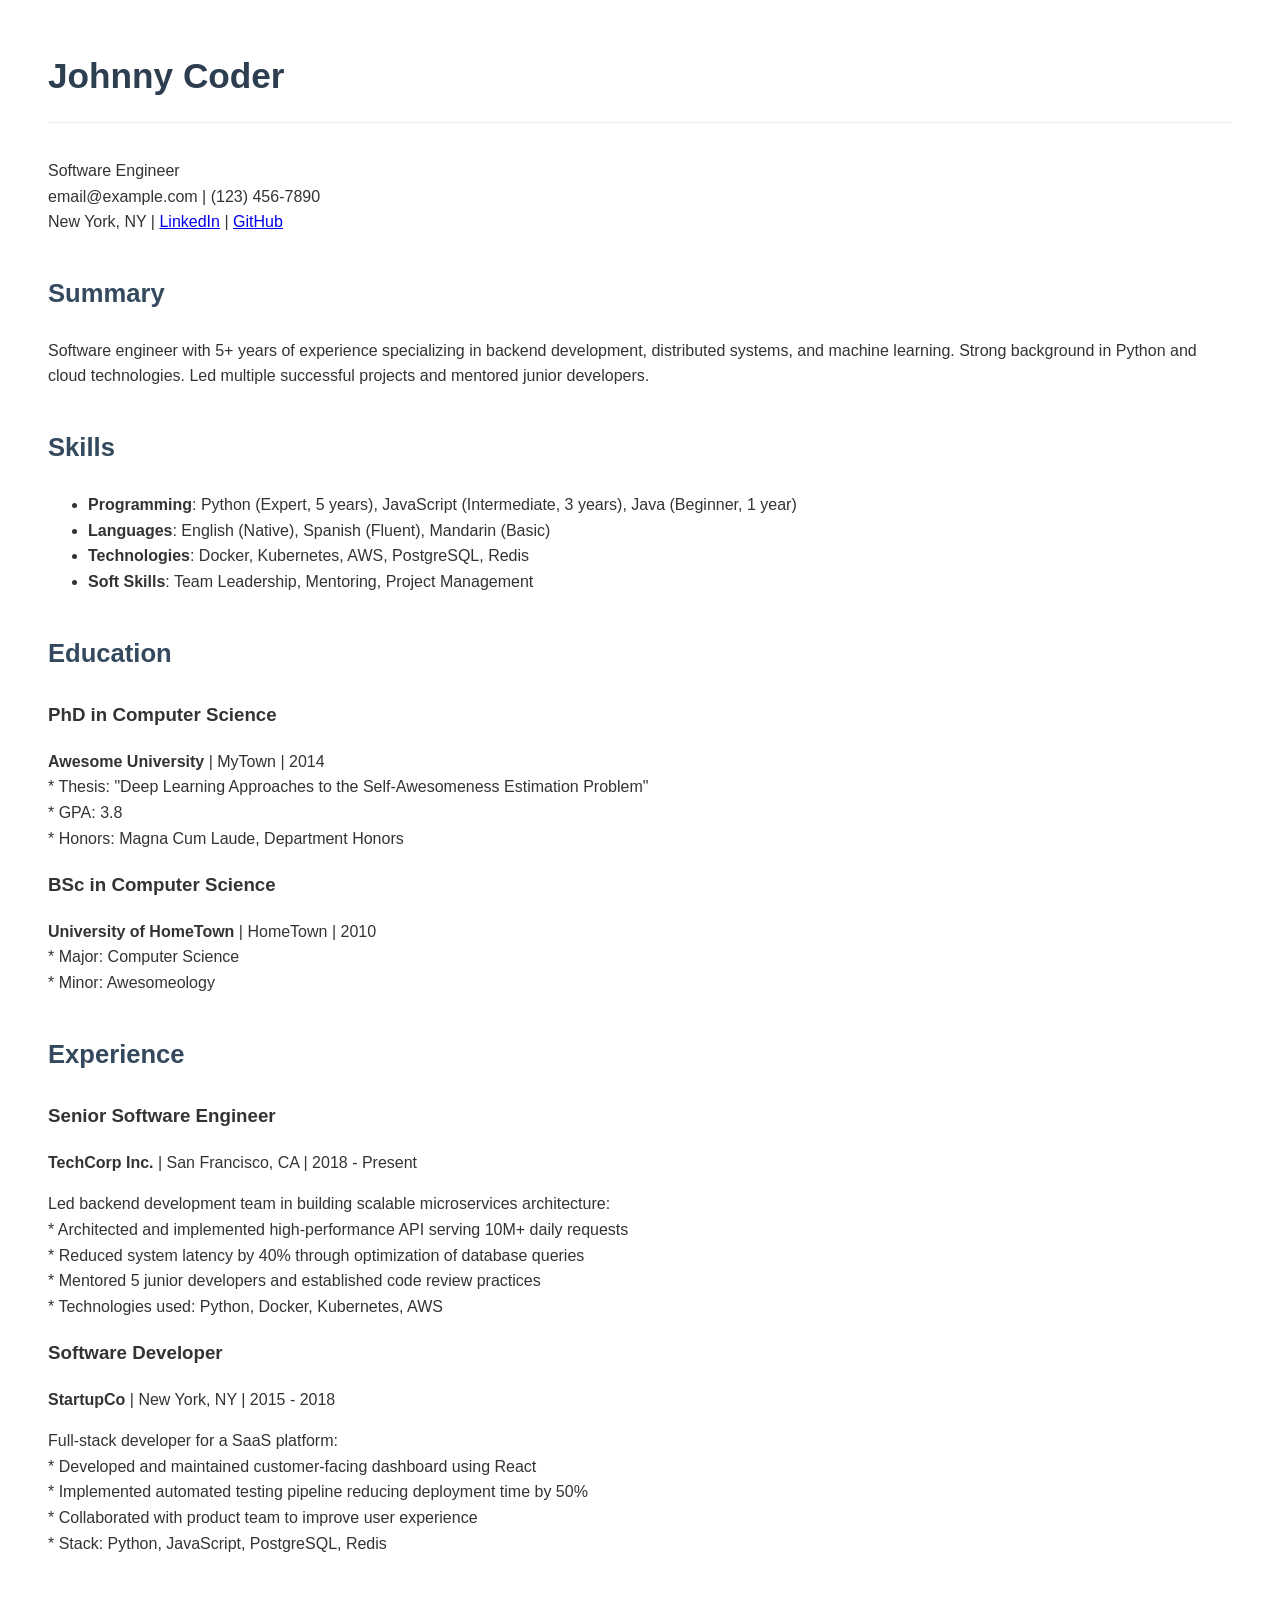
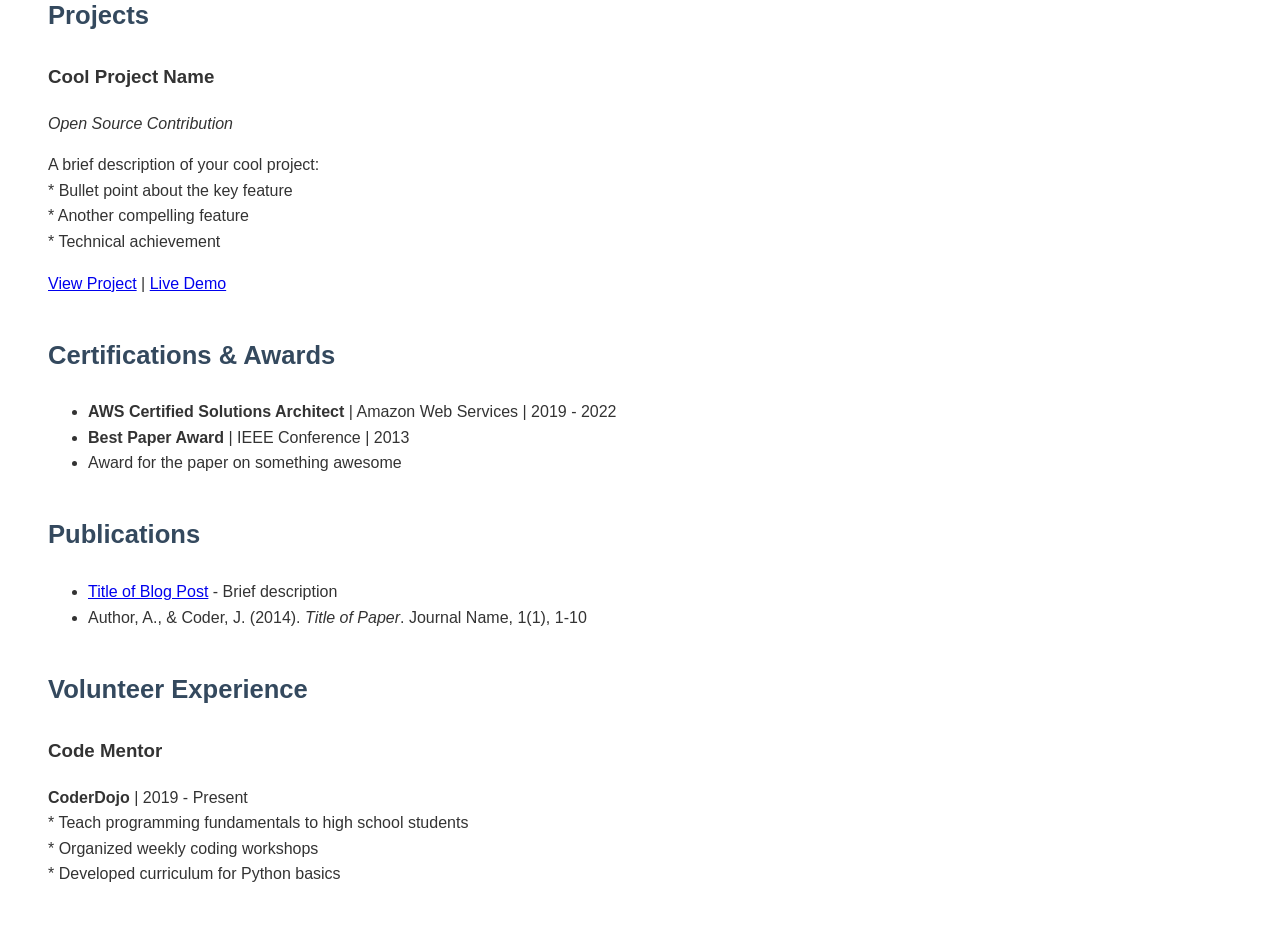
==== index.html @ 1ca6e29c "Update resume" ====
<!DOCTYPE html>
<html>
<head>
    <meta charset="utf-8">
    <style>.html-view .rendered-content @import url('https://fonts.googleapis.com/css2?family=Open+Sans:wght@400;600&display=swap');

.rendered-content {
    font-family: 'Open Sans', sans-serif;
    background: #ffffff;
    color: #333;
    line-height: 1.6;
    padding: 40px;
}

.rendered-content .content-wrapper {
    font-family: 'Open Sans', sans-serif;
    color: #333;
    line-height: 1.6;
    max-width: 100%;
    padding: 40px;
    min-height: 100vh;
}

.rendered-content .content-wrapper h1 {
    // ...existing h1 styles...
}

.rendered-content h1 {
    color: #2c3e50;
    font-size: 2.2em;
    margin: 0 0 1em 0;
    padding-bottom: 0.5em;
    border-bottom: 1px solid #eee;
}

.rendered-content h2 {
    color: #34495e;
    font-size: 1.6em;
    margin: 1.5em 0 0.5em 0;
    padding-bottom: 0.3em;
}

.rendered-content section {
    margin: 30px 0;
    padding: 20px;
    background: #fafafa;
    border-left: 3px solid #2c3e50;
}

/* ...rest of the minimal styles... */</style>
</head>
<body><div class="rendered-content"><div class="content-wrapper"><h1>Johnny Coder</h1>
<p>Software Engineer<br />
email@example.com | (123) 456-7890<br />
New York, NY | <a href="https://linkedin.com/in/johndoe">LinkedIn</a> | <a href="https://github.com/johndoe">GitHub</a></p>
<h2>Summary</h2>
<p>Software engineer with 5+ years of experience specializing in backend development, distributed systems, and machine learning. Strong background in Python and cloud technologies. Led multiple successful projects and mentored junior developers.</p>
<h2>Skills</h2>
<ul>
<li><strong>Programming</strong>: Python (Expert, 5 years), JavaScript (Intermediate, 3 years), Java (Beginner, 1 year)</li>
<li><strong>Languages</strong>: English (Native), Spanish (Fluent), Mandarin (Basic)</li>
<li><strong>Technologies</strong>: Docker, Kubernetes, AWS, PostgreSQL, Redis</li>
<li><strong>Soft Skills</strong>: Team Leadership, Mentoring, Project Management</li>
</ul>
<h2>Education</h2>
<h3>PhD in Computer Science</h3>
<p><strong>Awesome University</strong> | MyTown | 2014<br />
* Thesis: "Deep Learning Approaches to the Self-Awesomeness Estimation Problem"<br />
* GPA: 3.8<br />
* Honors: Magna Cum Laude, Department Honors</p>
<h3>BSc in Computer Science</h3>
<p><strong>University of HomeTown</strong> | HomeTown | 2010<br />
* Major: Computer Science<br />
* Minor: Awesomeology</p>
<h2>Experience</h2>
<h3>Senior Software Engineer</h3>
<p><strong>TechCorp Inc.</strong> | San Francisco, CA | 2018 - Present</p>
<p>Led backend development team in building scalable microservices architecture:<br />
* Architected and implemented high-performance API serving 10M+ daily requests<br />
* Reduced system latency by 40% through optimization of database queries<br />
* Mentored 5 junior developers and established code review practices<br />
* Technologies used: Python, Docker, Kubernetes, AWS</p>
<h3>Software Developer</h3>
<p><strong>StartupCo</strong> | New York, NY | 2015 - 2018</p>
<p>Full-stack developer for a SaaS platform:<br />
* Developed and maintained customer-facing dashboard using React<br />
* Implemented automated testing pipeline reducing deployment time by 50%<br />
* Collaborated with product team to improve user experience<br />
* Stack: Python, JavaScript, PostgreSQL, Redis</p>
<h2>Projects</h2>
<h3>Cool Project Name</h3>
<p><em>Open Source Contribution</em></p>
<p>A brief description of your cool project:<br />
* Bullet point about the key feature<br />
* Another compelling feature<br />
* Technical achievement</p>
<p><a href="https://github.com/username/project">View Project</a> | <a href="https://demo.project.com">Live Demo</a></p>
<h2>Certifications &amp; Awards</h2>
<ul>
<li><strong>AWS Certified Solutions Architect</strong> | Amazon Web Services | 2019 - 2022</li>
<li><strong>Best Paper Award</strong> | IEEE Conference | 2013</li>
<li>Award for the paper on something awesome</li>
</ul>
<h2>Publications</h2>
<ul>
<li><a href="http://example.com/blog1">Title of Blog Post</a> - Brief description</li>
<li>Author, A., &amp; Coder, J. (2014). <em>Title of Paper</em>. Journal Name, 1(1), 1-10</li>
</ul>
<h2>Volunteer Experience</h2>
<h3>Code Mentor</h3>
<p><strong>CoderDojo</strong> | 2019 - Present<br />
* Teach programming fundamentals to high school students<br />
* Organized weekly coding workshops<br />
* Developed curriculum for Python basics</p></div></div></body>
</html>
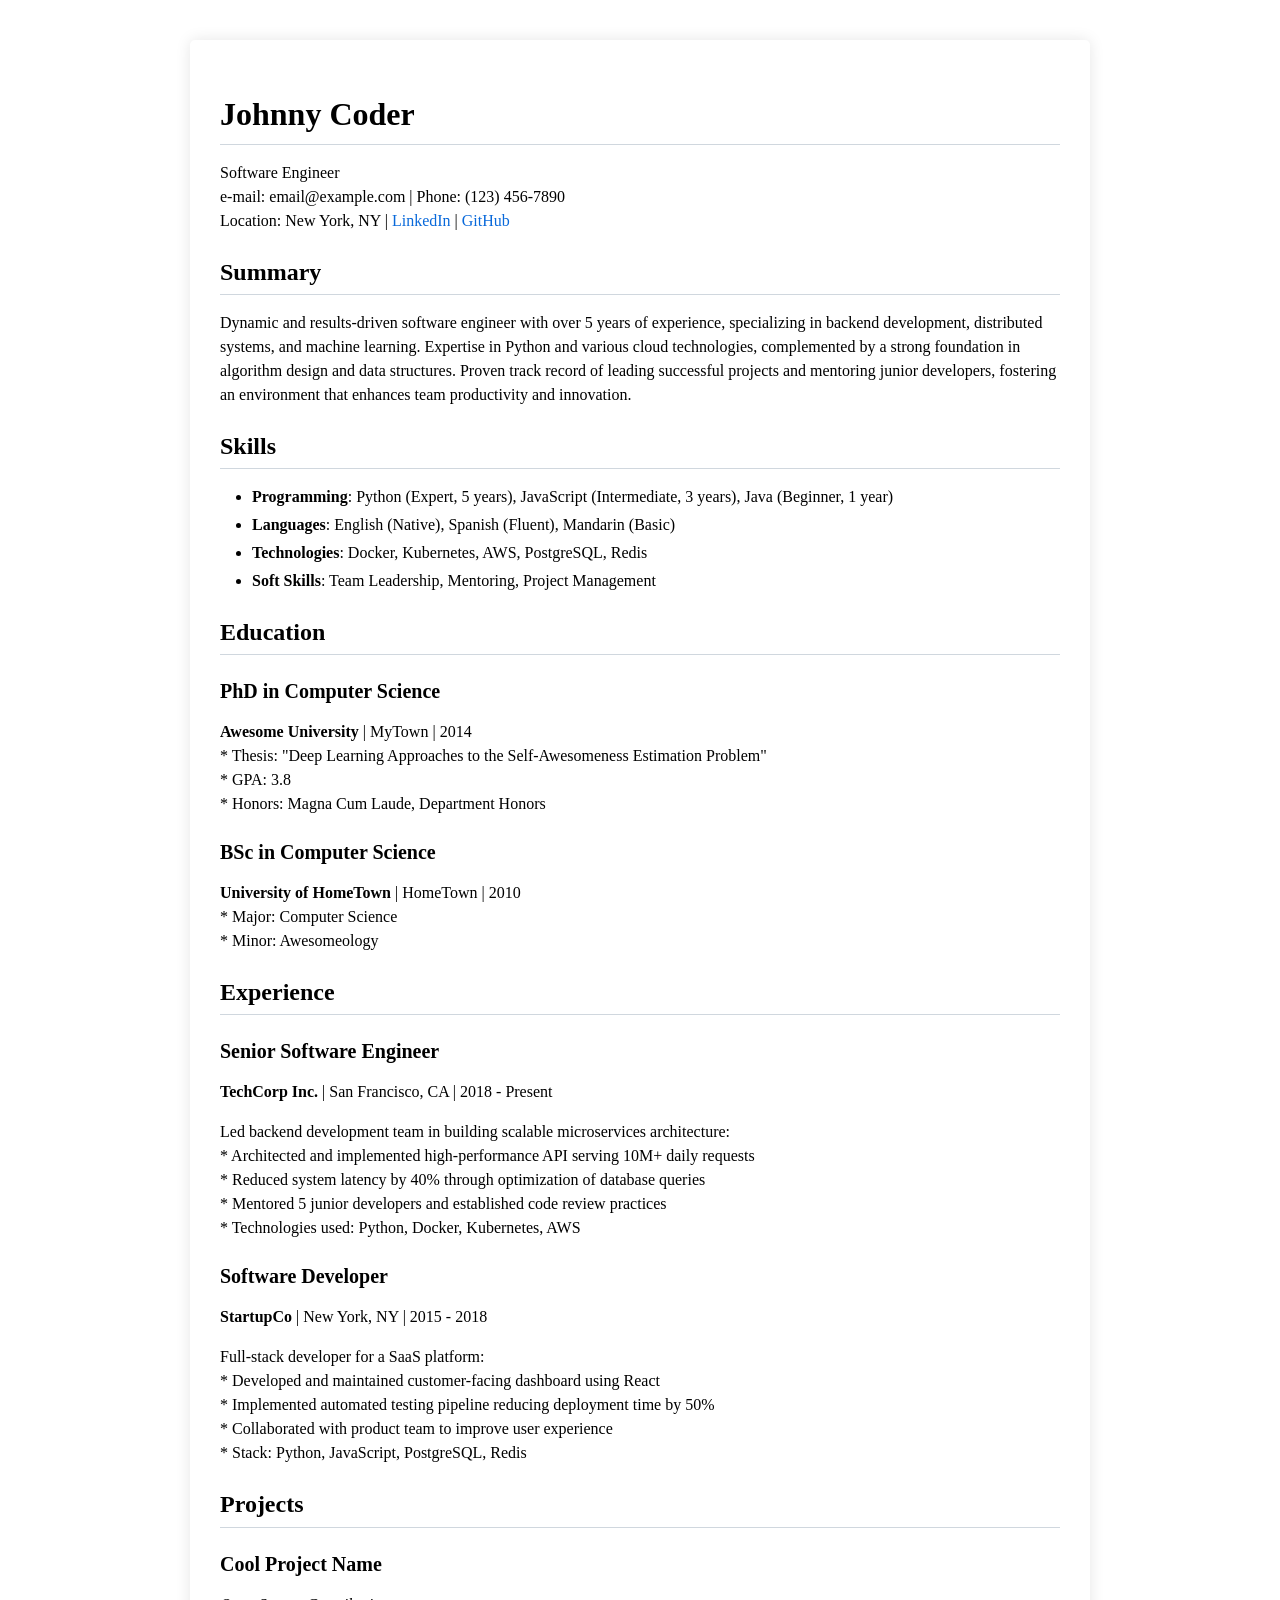
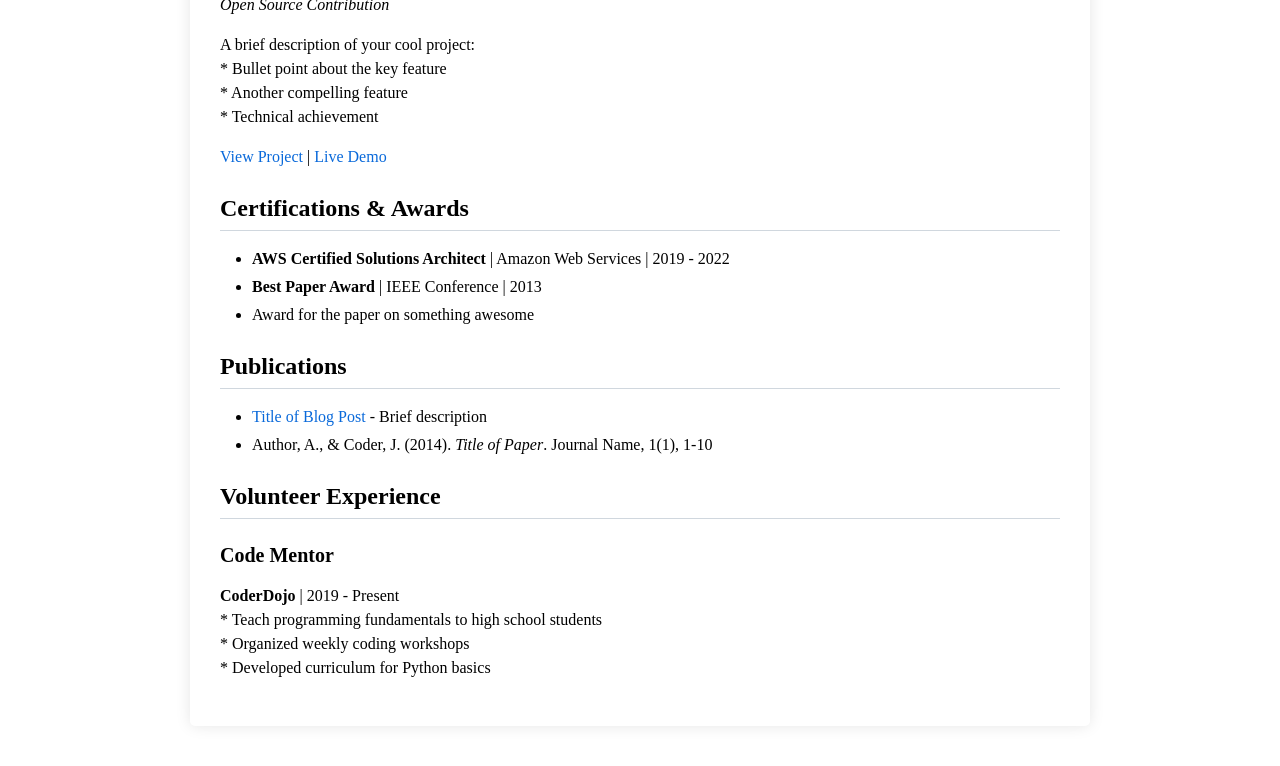
==== commit a1ea08a2: "Update resume" ====
--- a/index.html
+++ b/index.html
@@ -2,59 +2,178 @@
 <html>
 <head>
     <meta charset="utf-8">
-    <style>.html-view .rendered-content @import url('https://fonts.googleapis.com/css2?family=Open+Sans:wght@400;600&display=swap');
+    <style>.html-view .rendered-content /* GitHub-style markdown CSS */
+body { 
+    font-family: -apple-system, BlinkMacSystemFont, "Segoe UI", "Noto Sans", Helvetica, Arial, sans-serif, "Apple Color Emoji", "Segoe UI Emoji";
+    font-size: 16px;
+    line-height: 1.5;
+    word-wrap: break-word;
+    color: #1F2328;
+    background-color: #ffffff;
+    margin: 0;
+    padding: 0;
+    min-height: 100vh;
+}
 
 .rendered-content {
-    font-family: 'Open Sans', sans-serif;
+    max-width: 900px;
+    margin: 0 auto;
+    padding: 32px;
     background: #ffffff;
-    color: #333;
-    line-height: 1.6;
-    padding: 40px;
-}
-
-.rendered-content .content-wrapper {
-    font-family: 'Open Sans', sans-serif;
-    color: #333;
-    line-height: 1.6;
+}
+
+.resume-layout {
+    font-size: 16px;
+    line-height: 1.5;
+    background: #fff;
+    padding: 30px;
+    box-shadow: 0 0 15px rgba(0,0,0,0.1);
+    border-radius: 5px;
+}
+
+/* Headings */
+h1, h2, h3, h4, h5, h6 {
+    margin-top: 24px;
+    margin-bottom: 16px;
+    font-weight: 600;
+    line-height: 1.25;
+}
+
+h1 {
+    padding-bottom: 0.3em;
+    font-size: 2em;
+    border-bottom: 1px solid #d0d7de;
+}
+
+h2 {
+    padding-bottom: 0.3em;
+    font-size: 1.5em;
+    border-bottom: 1px solid #d0d7de;
+}
+
+h3 {
+    font-size: 1.25em;
+}
+
+h4 {
+    font-size: 1em;
+}
+
+/* Links */
+a {
+    color: #0969da;
+    text-decoration: none;
+}
+
+a:hover {
+    text-decoration: underline;
+}
+
+/* Lists */
+ul, ol {
+    margin-top: 0;
+    margin-bottom: 16px;
+    padding-left: 2em;
+}
+
+li {
+    margin: 0.25em 0;
+}
+
+/* Code */
+code {
+    padding: 0.2em 0.4em;
+    margin: 0;
+    font-size: 85%;
+    font-family: ui-monospace, SFMono-Regular, SF Mono, Menlo, Consolas, Liberation Mono, monospace;
+    background-color: rgba(175, 184, 193, 0.2);
+    border-radius: 6px;
+}
+
+pre {
+    padding: 16px;
+    overflow: auto;
+    font-size: 85%;
+    line-height: 1.45;
+    background-color: #f6f8fa;
+    border-radius: 6px;
+}
+
+pre code {
+    padding: 0;
+    margin: 0;
+    background-color: transparent;
+}
+
+/* Blockquotes */
+blockquote {
+    padding: 0 1em;
+    color: #656d76;
+    border-left: 0.25em solid #d0d7de;
+    margin: 0 0 16px 0;
+}
+
+/* Tables */
+table {
+    border-spacing: 0;
+    border-collapse: collapse;
+    margin: 16px 0;
+    width: 100%;
+}
+
+table th, table td {
+    padding: 6px 13px;
+    border: 1px solid #d0d7de;
+}
+
+table th {
+    font-weight: 600;
+    background-color: #f6f8fa;
+}
+
+table tr:nth-child(2n) {
+    background-color: #f6f8fa;
+}
+
+/* Horizontal Rule */
+hr {
+    height: 0.25em;
+    padding: 0;
+    margin: 24px 0;
+    background-color: #d0d7de;
+    border: 0;
+}
+
+/* Images */
+img {
     max-width: 100%;
-    padding: 40px;
-    min-height: 100vh;
-}
-
-.rendered-content .content-wrapper h1 {
-    // ...existing h1 styles...
-}
-
-.rendered-content h1 {
-    color: #2c3e50;
-    font-size: 2.2em;
-    margin: 0 0 1em 0;
-    padding-bottom: 0.5em;
-    border-bottom: 1px solid #eee;
-}
-
-.rendered-content h2 {
-    color: #34495e;
-    font-size: 1.6em;
-    margin: 1.5em 0 0.5em 0;
-    padding-bottom: 0.3em;
-}
-
-.rendered-content section {
-    margin: 30px 0;
-    padding: 20px;
-    background: #fafafa;
-    border-left: 3px solid #2c3e50;
-}
-
-/* ...rest of the minimal styles... */</style>
+    box-sizing: border-box;
+}
+
+/* Task Lists */
+.task-list-item {
+    list-style-type: none;
+}
+
+.task-list-item input {
+    margin: 0 0.2em 0.25em -1.6em;
+    vertical-align: middle;
+}
+
+section {
+    margin: 18px 0;
+    padding: 18px;
+    background: #fff;
+    border-radius: 5px;
+    box-shadow: 0 1px 3px rgba(0,0,0,0.05);
+}</style>
 </head>
-<body><div class="rendered-content"><div class="content-wrapper"><h1>Johnny Coder</h1>
+<body><div class="rendered-content"><div class="resume-layout"><h1>Johnny Coder</h1>
 <p>Software Engineer<br />
-email@example.com | (123) 456-7890<br />
-New York, NY | <a href="https://linkedin.com/in/johndoe">LinkedIn</a> | <a href="https://github.com/johndoe">GitHub</a></p>
+e-mail: email@example.com | Phone: (123) 456-7890<br />
+Location: New York, NY | <a href="https://linkedin.com/in/johndoe">LinkedIn</a> | <a href="https://github.com/johndoe">GitHub</a></p>
 <h2>Summary</h2>
-<p>Software engineer with 5+ years of experience specializing in backend development, distributed systems, and machine learning. Strong background in Python and cloud technologies. Led multiple successful projects and mentored junior developers.</p>
+<p>Dynamic and results-driven software engineer with over 5 years of experience, specializing in backend development, distributed systems, and machine learning. Expertise in Python and various cloud technologies, complemented by a strong foundation in algorithm design and data structures. Proven track record of leading successful projects and mentoring junior developers, fostering an environment that enhances team productivity and innovation.</p>
 <h2>Skills</h2>
 <ul>
 <li><strong>Programming</strong>: Python (Expert, 5 years), JavaScript (Intermediate, 3 years), Java (Beginner, 1 year)</li>
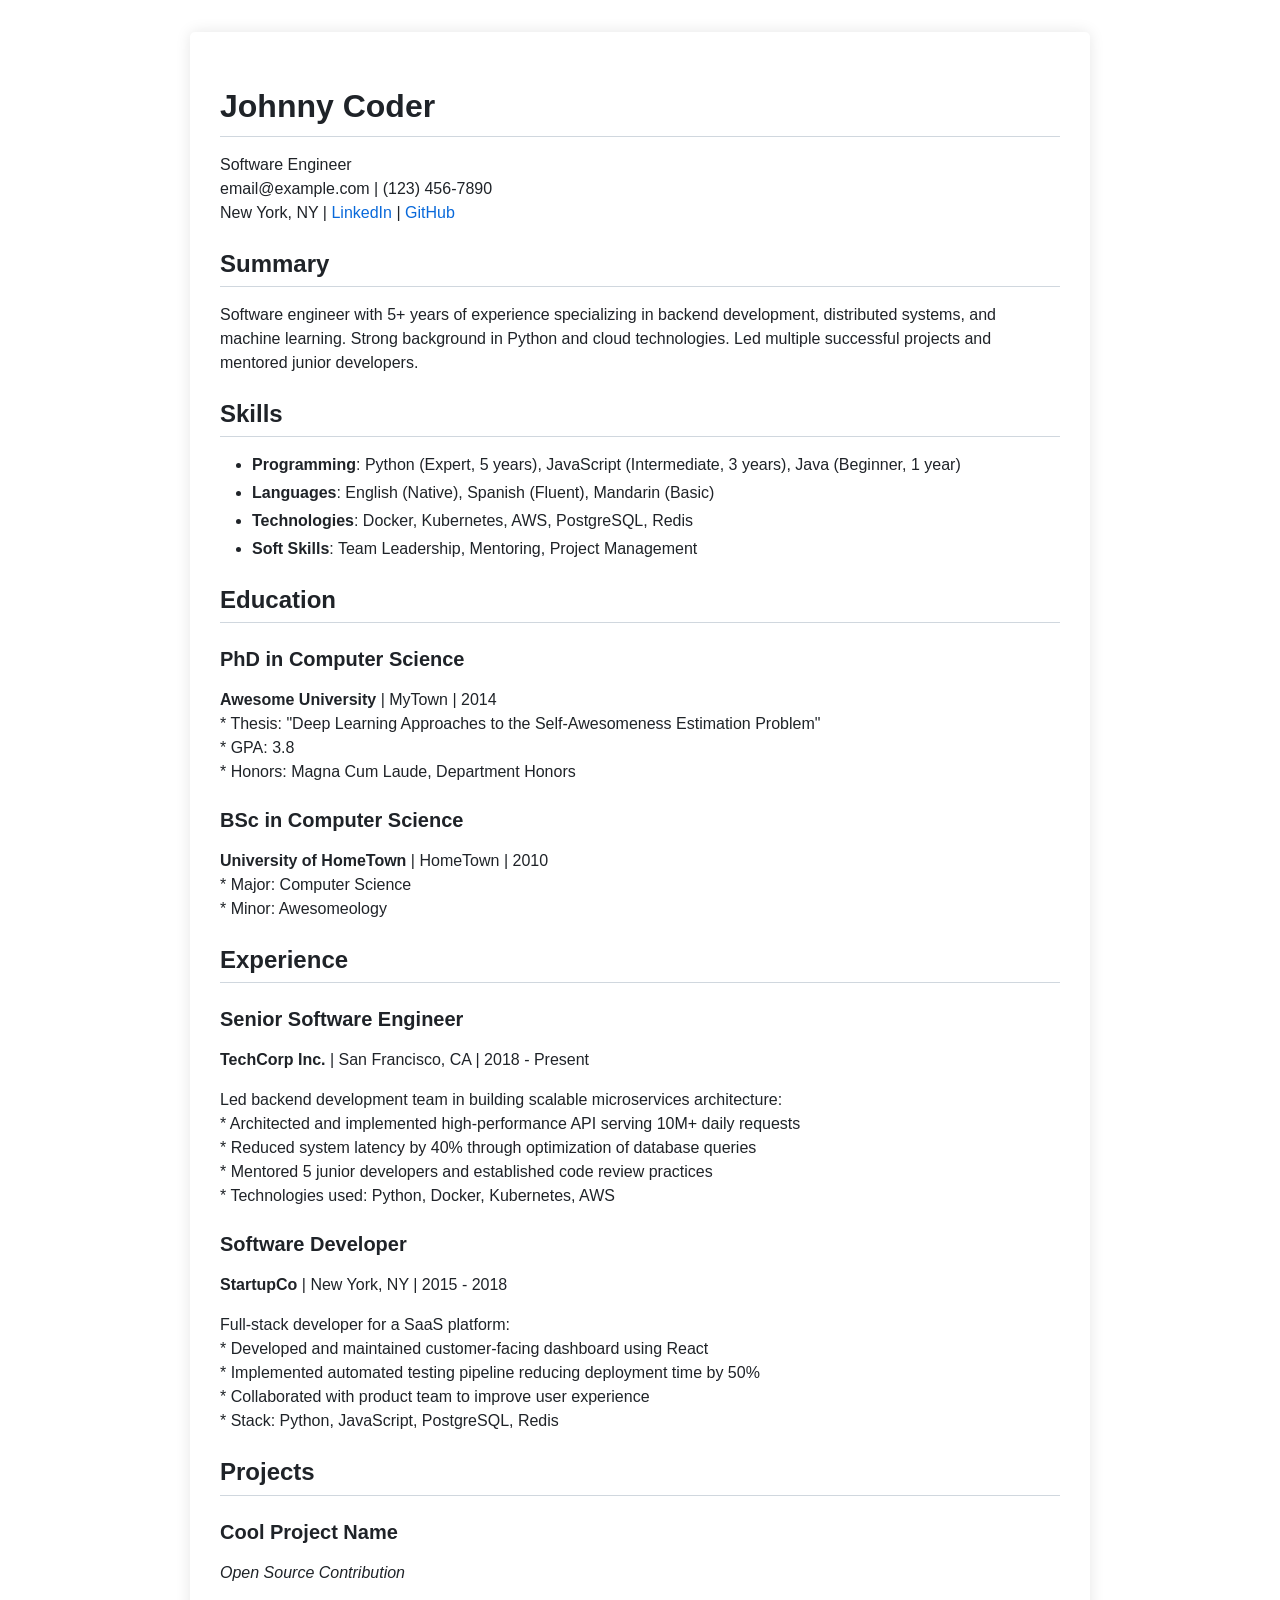
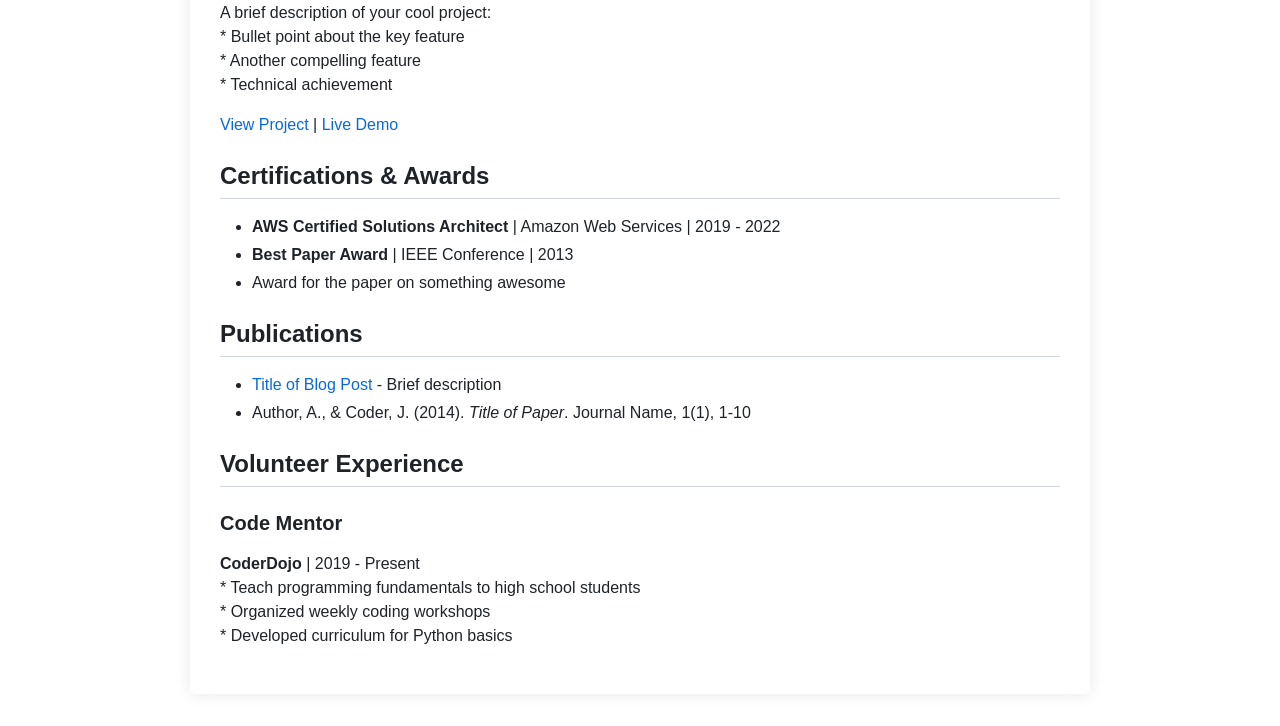
==== commit 78e0f95c: "Update resume" ====
--- a/index.html
+++ b/index.html
@@ -2,7 +2,7 @@
 <html>
 <head>
     <meta charset="utf-8">
-    <style>.html-view .rendered-content /* GitHub-style markdown CSS */
+    <style>/* GitHub-style markdown CSS */
 body { 
     font-family: -apple-system, BlinkMacSystemFont, "Segoe UI", "Noto Sans", Helvetica, Arial, sans-serif, "Apple Color Emoji", "Segoe UI Emoji";
     font-size: 16px;
@@ -16,10 +16,15 @@
 }
 
 .rendered-content {
+    font-family: -apple-system, BlinkMacSystemFont, "Segoe UI", "Noto Sans", Helvetica, Arial, sans-serif, "Apple Color Emoji", "Segoe UI Emoji";
+    font-size: 16px;
+    line-height: 1.5;
+    word-wrap: break-word;
+    color: #1F2328;
+    background-color: #ffffff;
     max-width: 900px;
     margin: 0 auto;
     padding: 32px;
-    background: #ffffff;
 }
 
 .resume-layout {
@@ -32,56 +37,62 @@
 }
 
 /* Headings */
-h1, h2, h3, h4, h5, h6 {
+.resume-layout h1, 
+.resume-layout h2, 
+.resume-layout h3, 
+.resume-layout h4, 
+.resume-layout h5, 
+.resume-layout h6 {
     margin-top: 24px;
     margin-bottom: 16px;
     font-weight: 600;
     line-height: 1.25;
 }
 
-h1 {
+.resume-layout h1 {
     padding-bottom: 0.3em;
     font-size: 2em;
     border-bottom: 1px solid #d0d7de;
 }
 
-h2 {
+.resume-layout h2 {
     padding-bottom: 0.3em;
     font-size: 1.5em;
     border-bottom: 1px solid #d0d7de;
 }
 
-h3 {
+.resume-layout h3 {
     font-size: 1.25em;
 }
 
-h4 {
+.resume-layout h4 {
     font-size: 1em;
 }
 
 /* Links */
-a {
+.resume-layout a {
     color: #0969da;
     text-decoration: none;
 }
 
-a:hover {
+.resume-layout a:hover {
     text-decoration: underline;
 }
 
 /* Lists */
-ul, ol {
+.resume-layout ul, 
+.resume-layout ol {
     margin-top: 0;
     margin-bottom: 16px;
     padding-left: 2em;
 }
 
-li {
+.resume-layout li {
     margin: 0.25em 0;
 }
 
 /* Code */
-code {
+.resume-layout code {
     padding: 0.2em 0.4em;
     margin: 0;
     font-size: 85%;
@@ -90,7 +101,7 @@
     border-radius: 6px;
 }
 
-pre {
+.resume-layout pre {
     padding: 16px;
     overflow: auto;
     font-size: 85%;
@@ -99,14 +110,14 @@
     border-radius: 6px;
 }
 
-pre code {
+.resume-layout pre code {
     padding: 0;
     margin: 0;
     background-color: transparent;
 }
 
 /* Blockquotes */
-blockquote {
+.resume-layout blockquote {
     padding: 0 1em;
     color: #656d76;
     border-left: 0.25em solid #d0d7de;
@@ -114,29 +125,30 @@
 }
 
 /* Tables */
-table {
+.resume-layout table {
     border-spacing: 0;
     border-collapse: collapse;
     margin: 16px 0;
     width: 100%;
 }
 
-table th, table td {
+.resume-layout table th, 
+.resume-layout table td {
     padding: 6px 13px;
     border: 1px solid #d0d7de;
 }
 
-table th {
+.resume-layout table th {
     font-weight: 600;
     background-color: #f6f8fa;
 }
 
-table tr:nth-child(2n) {
+.resume-layout table tr:nth-child(2n) {
     background-color: #f6f8fa;
 }
 
 /* Horizontal Rule */
-hr {
+.resume-layout hr {
     height: 0.25em;
     padding: 0;
     margin: 24px 0;
@@ -145,17 +157,17 @@
 }
 
 /* Images */
-img {
+.resume-layout img {
     max-width: 100%;
     box-sizing: border-box;
 }
 
 /* Task Lists */
-.task-list-item {
+.resume-layout .task-list-item {
     list-style-type: none;
 }
 
-.task-list-item input {
+.resume-layout .task-list-item input {
     margin: 0 0.2em 0.25em -1.6em;
     vertical-align: middle;
 }
@@ -170,10 +182,10 @@
 </head>
 <body><div class="rendered-content"><div class="resume-layout"><h1>Johnny Coder</h1>
 <p>Software Engineer<br />
-e-mail: email@example.com | Phone: (123) 456-7890<br />
-Location: New York, NY | <a href="https://linkedin.com/in/johndoe">LinkedIn</a> | <a href="https://github.com/johndoe">GitHub</a></p>
+email@example.com | (123) 456-7890<br />
+New York, NY | <a href="https://linkedin.com/in/johndoe">LinkedIn</a> | <a href="https://github.com/johndoe">GitHub</a></p>
 <h2>Summary</h2>
-<p>Dynamic and results-driven software engineer with over 5 years of experience, specializing in backend development, distributed systems, and machine learning. Expertise in Python and various cloud technologies, complemented by a strong foundation in algorithm design and data structures. Proven track record of leading successful projects and mentoring junior developers, fostering an environment that enhances team productivity and innovation.</p>
+<p>Software engineer with 5+ years of experience specializing in backend development, distributed systems, and machine learning. Strong background in Python and cloud technologies. Led multiple successful projects and mentored junior developers.</p>
 <h2>Skills</h2>
 <ul>
 <li><strong>Programming</strong>: Python (Expert, 5 years), JavaScript (Intermediate, 3 years), Java (Beginner, 1 year)</li>
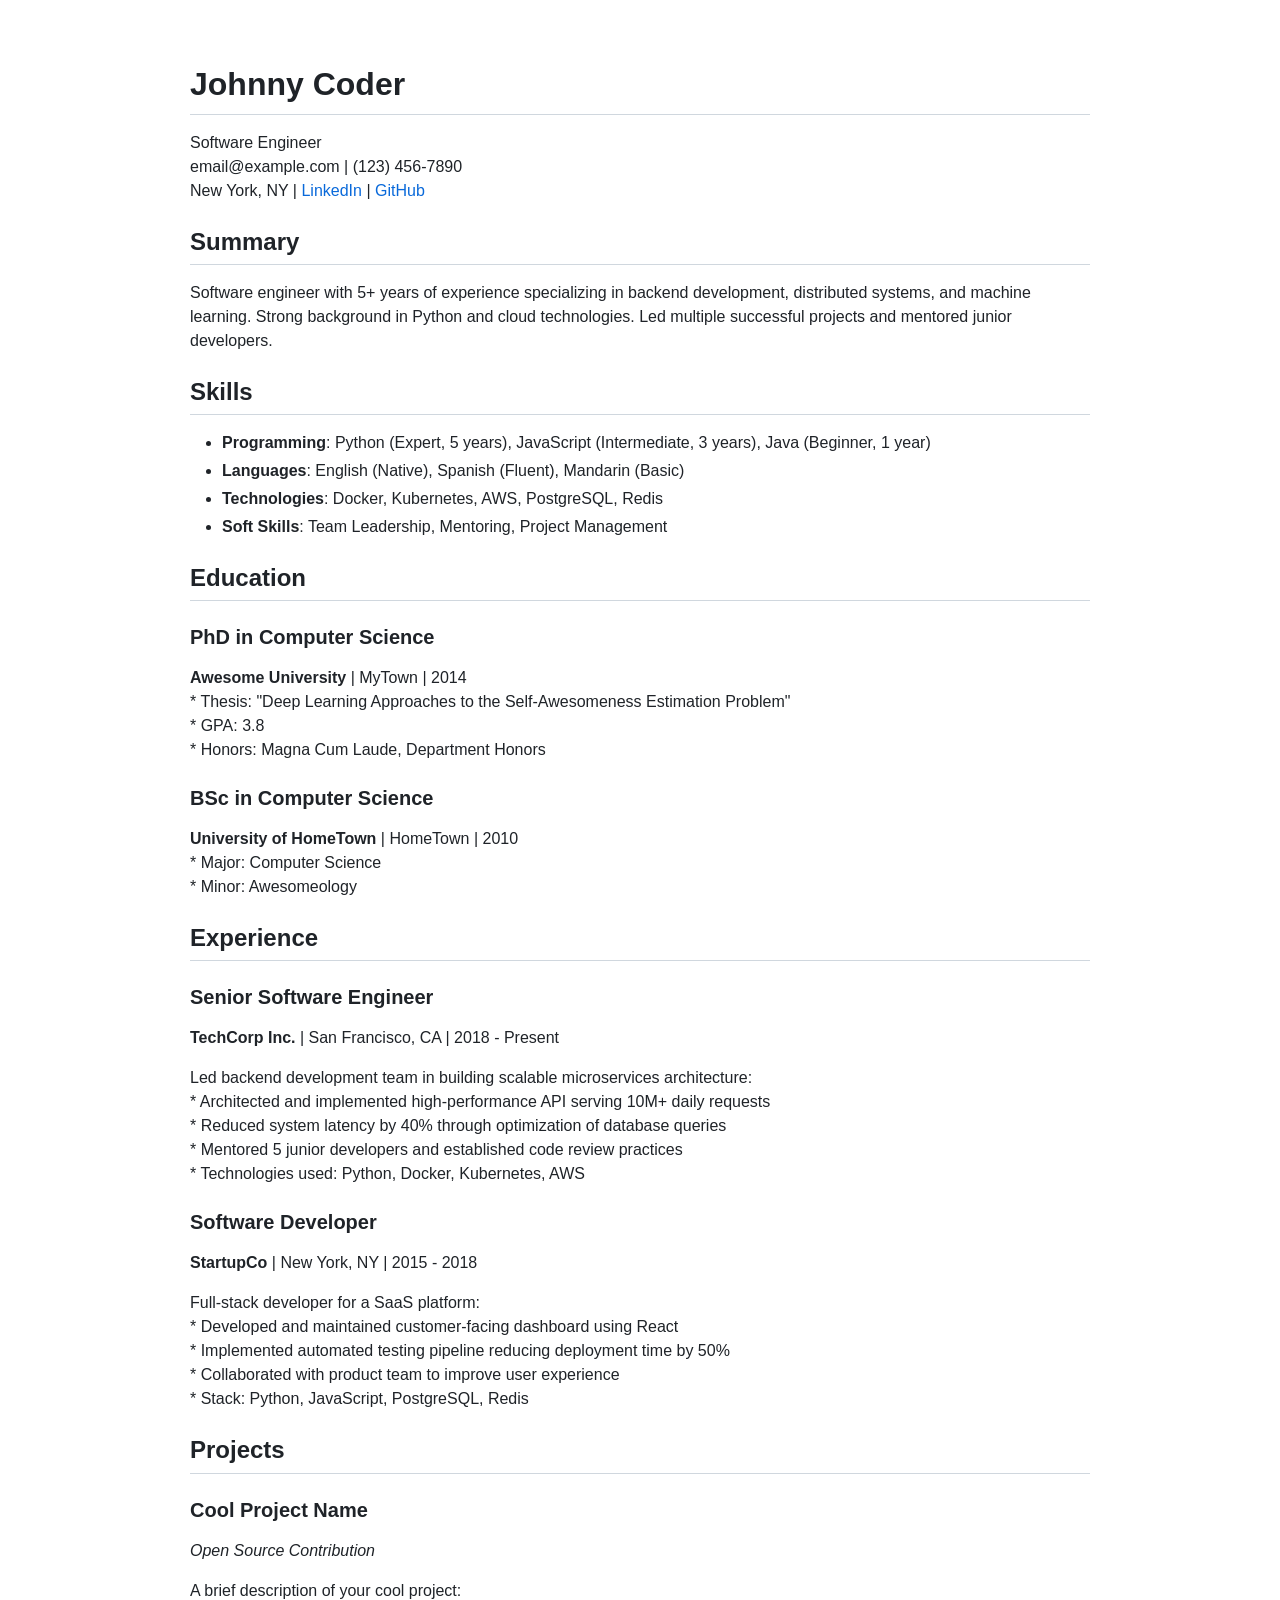
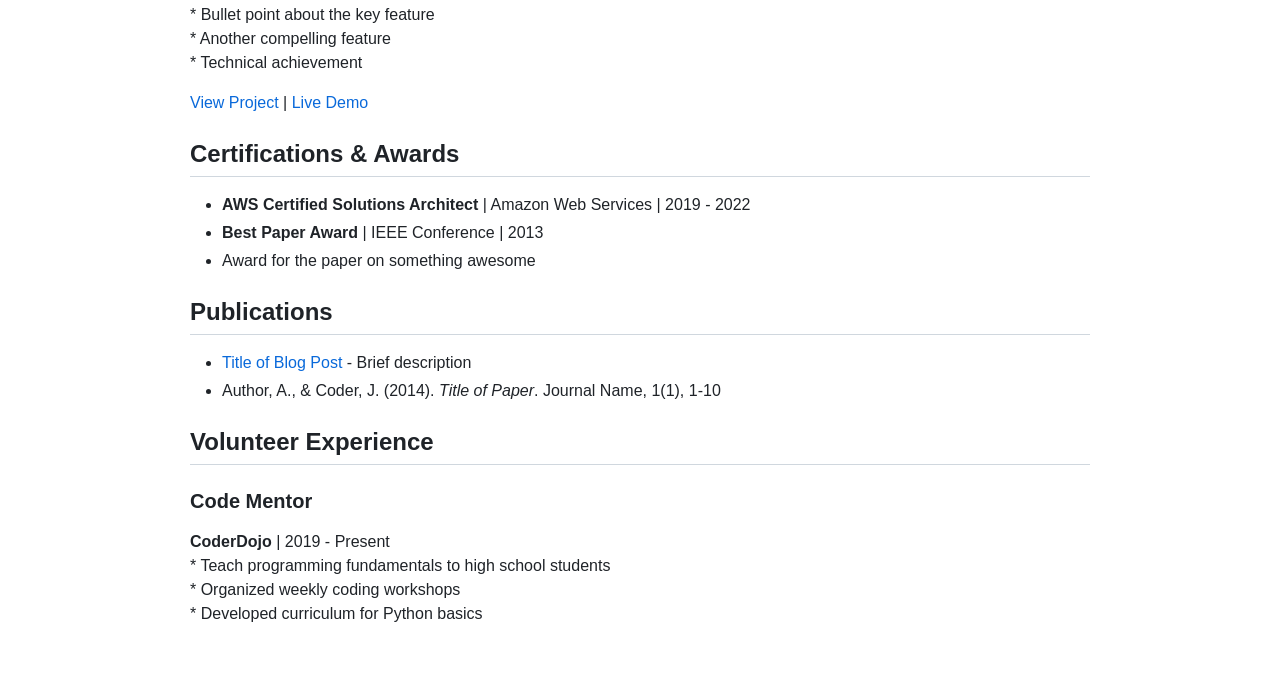
==== commit ca8b8fbb: "Update resume" ====
--- a/index.html
+++ b/index.html
@@ -2,20 +2,8 @@
 <html>
 <head>
     <meta charset="utf-8">
-    <style>/* GitHub-style markdown CSS */
-body { 
-    font-family: -apple-system, BlinkMacSystemFont, "Segoe UI", "Noto Sans", Helvetica, Arial, sans-serif, "Apple Color Emoji", "Segoe UI Emoji";
-    font-size: 16px;
-    line-height: 1.5;
-    word-wrap: break-word;
-    color: #1F2328;
-    background-color: #ffffff;
-    margin: 0;
-    padding: 0;
-    min-height: 100vh;
-}
-
-.rendered-content {
+    <style>.rendered-content /* GitHub-style markdown CSS */
+{
     font-family: -apple-system, BlinkMacSystemFont, "Segoe UI", "Noto Sans", Helvetica, Arial, sans-serif, "Apple Color Emoji", "Segoe UI Emoji";
     font-size: 16px;
     line-height: 1.5;
@@ -30,10 +18,6 @@
 .resume-layout {
     font-size: 16px;
     line-height: 1.5;
-    background: #fff;
-    padding: 30px;
-    box-shadow: 0 0 15px rgba(0,0,0,0.1);
-    border-radius: 5px;
 }
 
 /* Headings */
@@ -170,14 +154,6 @@
 .resume-layout .task-list-item input {
     margin: 0 0.2em 0.25em -1.6em;
     vertical-align: middle;
-}
-
-section {
-    margin: 18px 0;
-    padding: 18px;
-    background: #fff;
-    border-radius: 5px;
-    box-shadow: 0 1px 3px rgba(0,0,0,0.05);
 }</style>
 </head>
 <body><div class="rendered-content"><div class="resume-layout"><h1>Johnny Coder</h1>
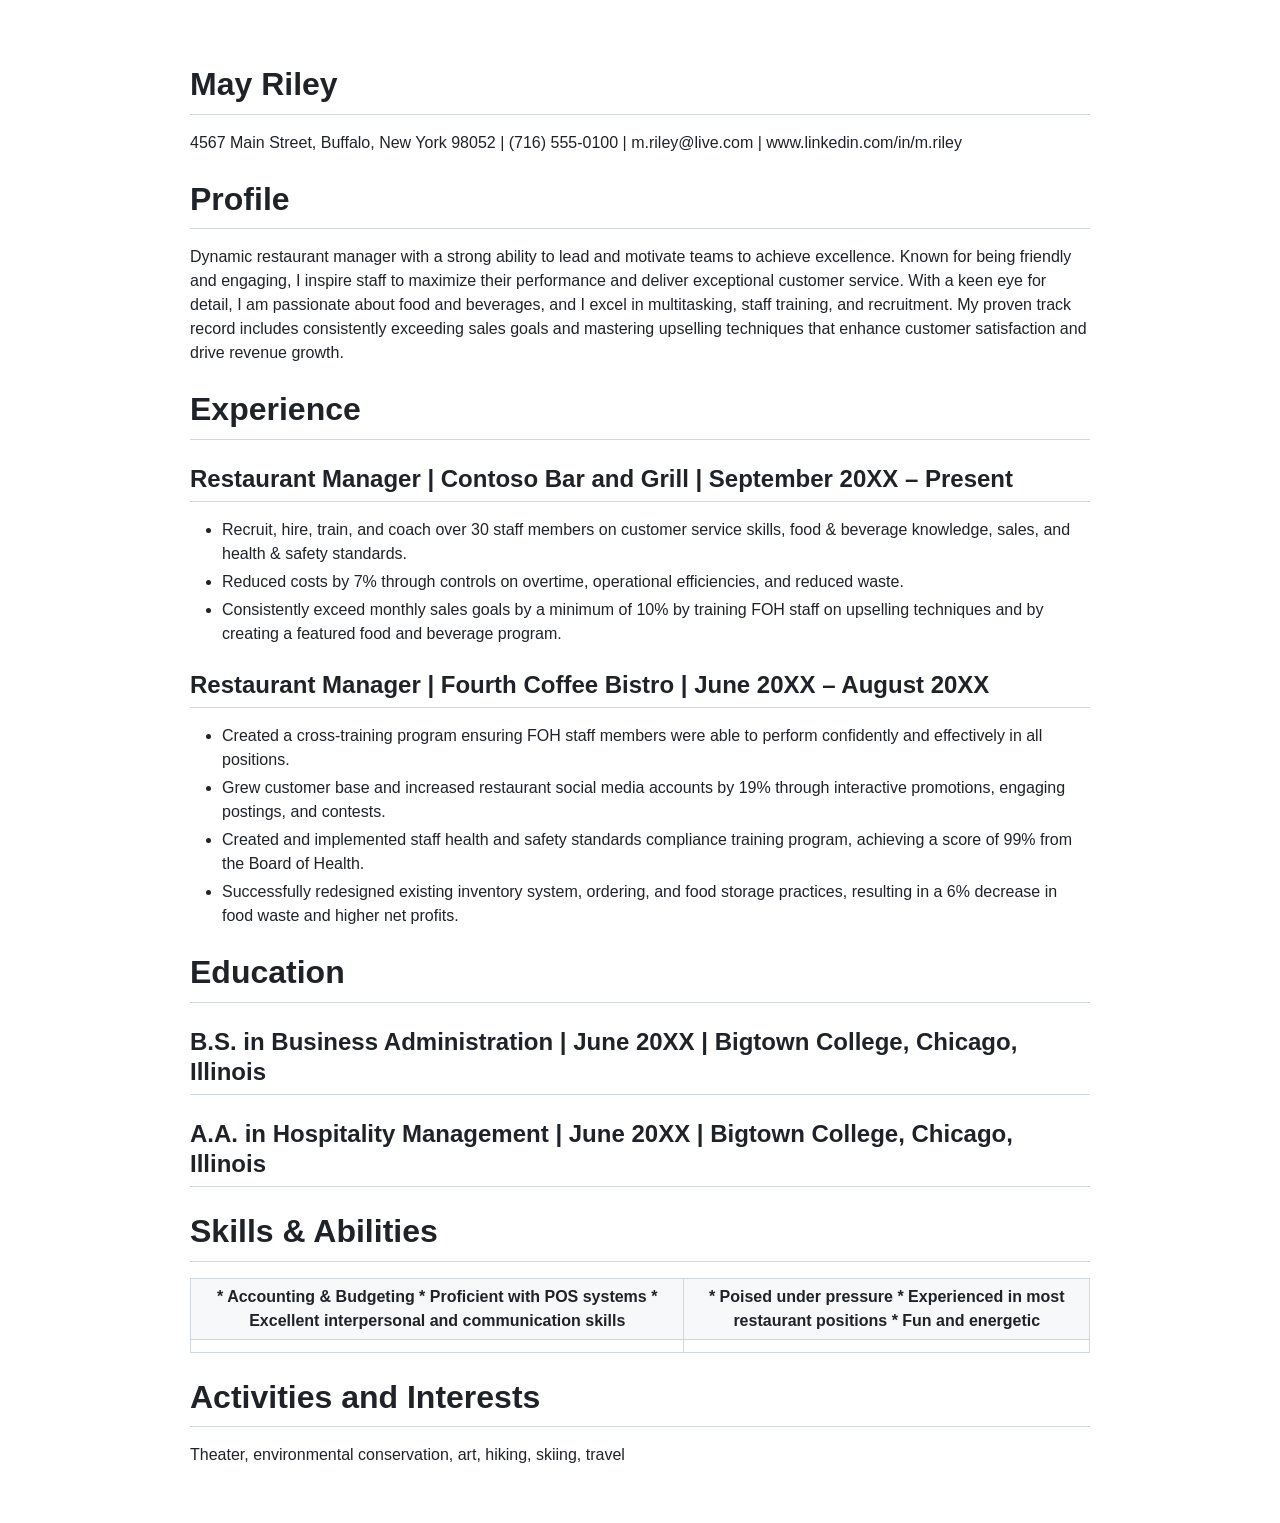
==== commit c8f30df5: "Update resume" ====
--- a/index.html
+++ b/index.html
@@ -156,67 +156,42 @@
     vertical-align: middle;
 }</style>
 </head>
-<body><div class="rendered-content"><div class="resume-layout"><h1>Johnny Coder</h1>
-<p>Software Engineer<br />
-email@example.com | (123) 456-7890<br />
-New York, NY | <a href="https://linkedin.com/in/johndoe">LinkedIn</a> | <a href="https://github.com/johndoe">GitHub</a></p>
-<h2>Summary</h2>
-<p>Software engineer with 5+ years of experience specializing in backend development, distributed systems, and machine learning. Strong background in Python and cloud technologies. Led multiple successful projects and mentored junior developers.</p>
-<h2>Skills</h2>
+<body><div class="rendered-content"><div class="resume-layout"><h1>May Riley</h1>
+<p>4567 Main Street, Buffalo, New York 98052 | (716) 555-0100 | m.riley@live.com | www.linkedin.com/in/m.riley</p>
+<h1>Profile</h1>
+<p>Dynamic restaurant manager with a strong ability to lead and motivate teams to achieve excellence. Known for being friendly and engaging, I inspire staff to maximize their performance and deliver exceptional customer service. With a keen eye for detail, I am passionate about food and beverages, and I excel in multitasking, staff training, and recruitment. My proven track record includes consistently exceeding sales goals and mastering upselling techniques that enhance customer satisfaction and drive revenue growth.</p>
+<h1>Experience</h1>
+<h2>Restaurant Manager | Contoso Bar and Grill | September 20XX – Present</h2>
 <ul>
-<li><strong>Programming</strong>: Python (Expert, 5 years), JavaScript (Intermediate, 3 years), Java (Beginner, 1 year)</li>
-<li><strong>Languages</strong>: English (Native), Spanish (Fluent), Mandarin (Basic)</li>
-<li><strong>Technologies</strong>: Docker, Kubernetes, AWS, PostgreSQL, Redis</li>
-<li><strong>Soft Skills</strong>: Team Leadership, Mentoring, Project Management</li>
+<li>Recruit, hire, train, and coach over 30 staff members on customer service skills, food &amp; beverage knowledge, sales, and health &amp; safety standards.</li>
+<li>Reduced costs by 7% through controls on overtime, operational efficiencies, and reduced waste.</li>
+<li>Consistently exceed monthly sales goals by a minimum of 10% by training FOH staff on upselling techniques and by creating a featured food and beverage program.</li>
 </ul>
-<h2>Education</h2>
-<h3>PhD in Computer Science</h3>
-<p><strong>Awesome University</strong> | MyTown | 2014<br />
-* Thesis: "Deep Learning Approaches to the Self-Awesomeness Estimation Problem"<br />
-* GPA: 3.8<br />
-* Honors: Magna Cum Laude, Department Honors</p>
-<h3>BSc in Computer Science</h3>
-<p><strong>University of HomeTown</strong> | HomeTown | 2010<br />
-* Major: Computer Science<br />
-* Minor: Awesomeology</p>
-<h2>Experience</h2>
-<h3>Senior Software Engineer</h3>
-<p><strong>TechCorp Inc.</strong> | San Francisco, CA | 2018 - Present</p>
-<p>Led backend development team in building scalable microservices architecture:<br />
-* Architected and implemented high-performance API serving 10M+ daily requests<br />
-* Reduced system latency by 40% through optimization of database queries<br />
-* Mentored 5 junior developers and established code review practices<br />
-* Technologies used: Python, Docker, Kubernetes, AWS</p>
-<h3>Software Developer</h3>
-<p><strong>StartupCo</strong> | New York, NY | 2015 - 2018</p>
-<p>Full-stack developer for a SaaS platform:<br />
-* Developed and maintained customer-facing dashboard using React<br />
-* Implemented automated testing pipeline reducing deployment time by 50%<br />
-* Collaborated with product team to improve user experience<br />
-* Stack: Python, JavaScript, PostgreSQL, Redis</p>
-<h2>Projects</h2>
-<h3>Cool Project Name</h3>
-<p><em>Open Source Contribution</em></p>
-<p>A brief description of your cool project:<br />
-* Bullet point about the key feature<br />
-* Another compelling feature<br />
-* Technical achievement</p>
-<p><a href="https://github.com/username/project">View Project</a> | <a href="https://demo.project.com">Live Demo</a></p>
-<h2>Certifications &amp; Awards</h2>
+<h2>Restaurant Manager | Fourth Coffee Bistro | June 20XX – August 20XX</h2>
 <ul>
-<li><strong>AWS Certified Solutions Architect</strong> | Amazon Web Services | 2019 - 2022</li>
-<li><strong>Best Paper Award</strong> | IEEE Conference | 2013</li>
-<li>Award for the paper on something awesome</li>
+<li>Created a cross-training program ensuring FOH staff members were able to perform confidently and effectively in all positions.</li>
+<li>Grew customer base and increased restaurant social media accounts by 19% through interactive promotions, engaging postings, and contests.</li>
+<li>Created and implemented staff health and safety standards compliance training program, achieving a score of 99% from the Board of Health.</li>
+<li>Successfully redesigned existing inventory system, ordering, and food storage practices, resulting in a 6% decrease in food waste and higher net profits.</li>
 </ul>
-<h2>Publications</h2>
-<ul>
-<li><a href="http://example.com/blog1">Title of Blog Post</a> - Brief description</li>
-<li>Author, A., &amp; Coder, J. (2014). <em>Title of Paper</em>. Journal Name, 1(1), 1-10</li>
-</ul>
-<h2>Volunteer Experience</h2>
-<h3>Code Mentor</h3>
-<p><strong>CoderDojo</strong> | 2019 - Present<br />
-* Teach programming fundamentals to high school students<br />
-* Organized weekly coding workshops<br />
-* Developed curriculum for Python basics</p></div></div></body>
+<h1>Education</h1>
+<h2>B.S. in Business Administration | June 20XX | Bigtown College, Chicago, Illinois</h2>
+<h2>A.A. in Hospitality Management | June 20XX | Bigtown College, Chicago, Illinois</h2>
+<h1>Skills &amp; Abilities</h1>
+<table>
+<thead>
+<tr>
+<th>* Accounting &amp; Budgeting * Proficient with POS systems * Excellent interpersonal and communication skills</th>
+<th>* Poised under pressure * Experienced in most restaurant positions * Fun and energetic</th>
+</tr>
+</thead>
+<tbody>
+<tr>
+<td></td>
+<td></td>
+</tr>
+</tbody>
+</table>
+<h1>Activities and Interests</h1>
+<p>Theater, environmental conservation, art, hiking, skiing, travel</p></div></div></body>
 </html>
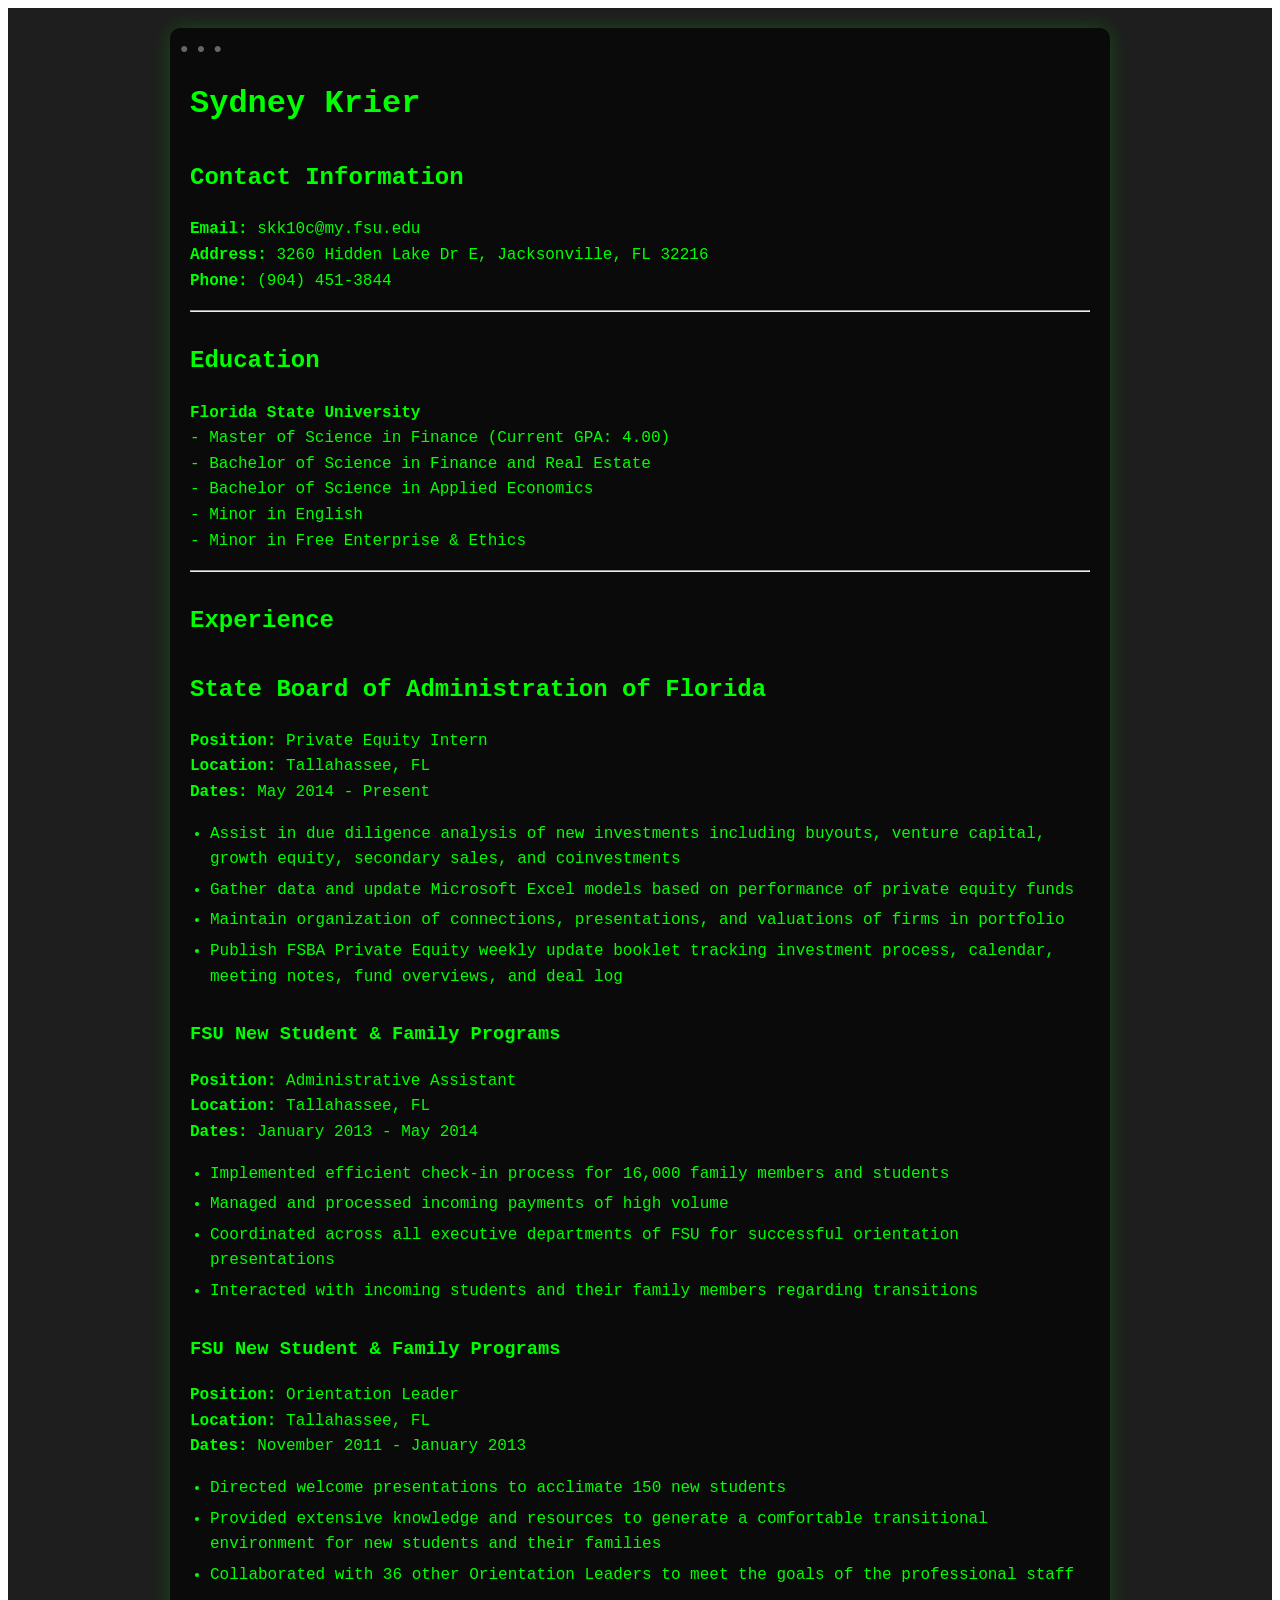
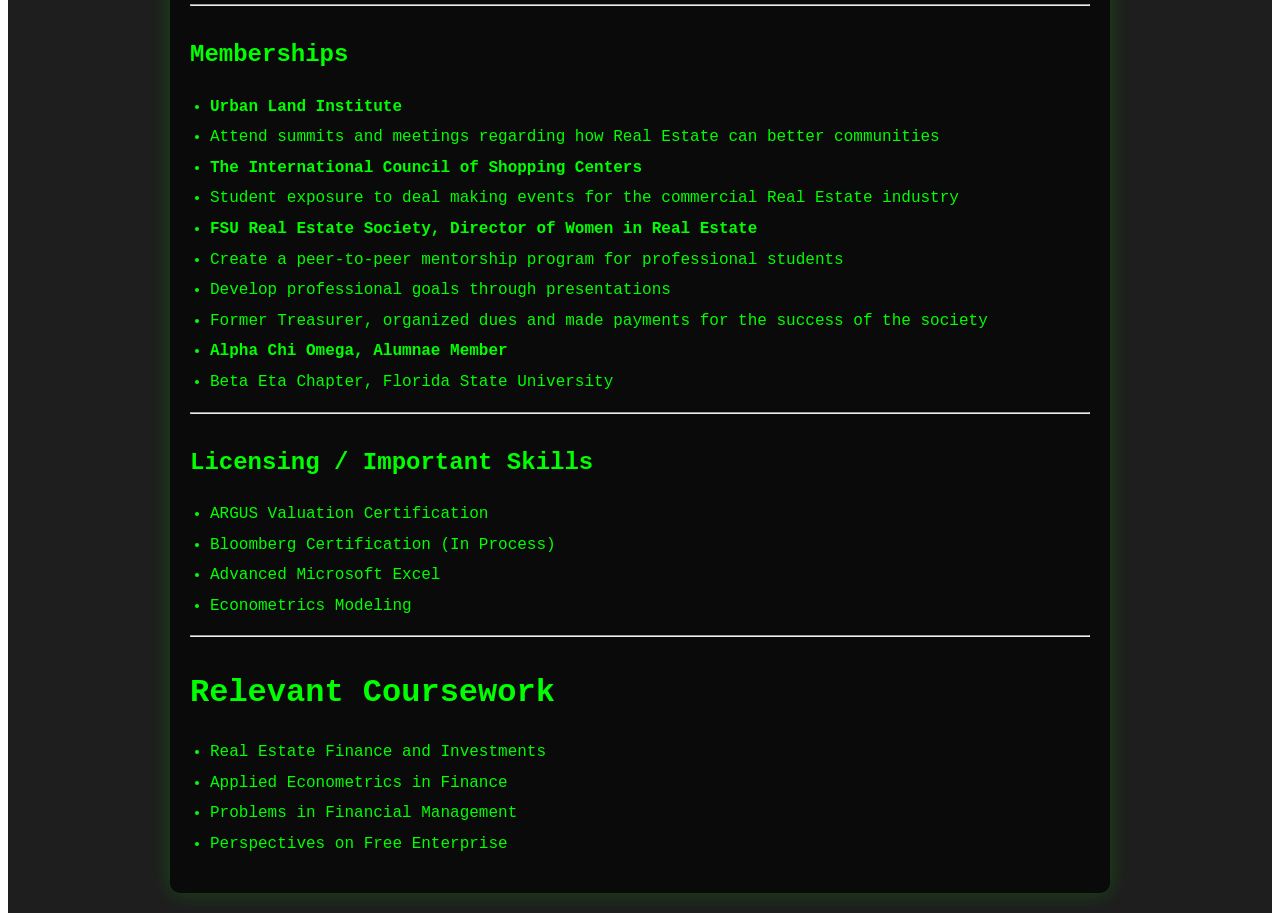
==== commit a46cc792: "Update resume" ====
--- a/index.html
+++ b/index.html
@@ -2,196 +2,202 @@
 <html>
 <head>
     <meta charset="utf-8">
-    <style>.rendered-content /* GitHub-style markdown CSS */
-{
-    font-family: -apple-system, BlinkMacSystemFont, "Segoe UI", "Noto Sans", Helvetica, Arial, sans-serif, "Apple Color Emoji", "Segoe UI Emoji";
-    font-size: 16px;
-    line-height: 1.5;
-    word-wrap: break-word;
-    color: #1F2328;
-    background-color: #ffffff;
+    <style>.rendered-content @import url('https://fonts.googleapis.com/css2?family=Fira+Code:wght@400;600&display=swap');
+
+body { 
+    background: #1e1e1e;
+    color: #00ff00;
+    font-family: 'Fira Code', monospace;
+    padding: 20px;
+    line-height: 1.6;
+}
+
+.rendered-content {
+    background: #1e1e1e;
+    min-height: 100vh;
+    padding: 20px;
+    color: #00ff00;
+    font-family: 'Fira Code', monospace;
+    line-height: 1.6;
+}
+
+.terminal {
+    background: #0a0a0a;
+    border-radius: 10px;
+    padding: 20px;
+    box-shadow: 0 0 20px rgba(0,255,0,0.2);
+    position: relative;
+    color: #00ff00;
+    font-family: 'Fira Code', monospace;
+    line-height: 1.6;
+    margin: 0 auto;
     max-width: 900px;
-    margin: 0 auto;
-    padding: 32px;
-}
-
-.resume-layout {
-    font-size: 16px;
-    line-height: 1.5;
-}
-
-/* Headings */
-.resume-layout h1, 
-.resume-layout h2, 
-.resume-layout h3, 
-.resume-layout h4, 
-.resume-layout h5, 
-.resume-layout h6 {
-    margin-top: 24px;
-    margin-bottom: 16px;
-    font-weight: 600;
-    line-height: 1.25;
-}
-
-.resume-layout h1 {
-    padding-bottom: 0.3em;
-    font-size: 2em;
-    border-bottom: 1px solid #d0d7de;
-}
-
-.resume-layout h2 {
-    padding-bottom: 0.3em;
-    font-size: 1.5em;
-    border-bottom: 1px solid #d0d7de;
-}
-
-.resume-layout h3 {
-    font-size: 1.25em;
-}
-
-.resume-layout h4 {
-    font-size: 1em;
-}
-
-/* Links */
-.resume-layout a {
-    color: #0969da;
+}
+
+.terminal::before {
+    content: '● ● ●';
+    position: absolute;
+    top: 0;
+    left: 0;
+    padding: 10px;
+    color: #666;
+    font-size: 14px;
+}
+
+.terminal h1, 
+.terminal h2, 
+.terminal h3 { 
+    color: #0f0; 
+    margin-top: 30px;
+    font-family: 'Fira Code', monospace;
+}
+
+.terminal p { 
+    font-family: 'Fira Code', monospace;
+    color: #00ff00;
+}
+
+.terminal code { 
+    background: #2a2a2a;
+    color: #0f0;
+    padding: 2px 5px;
+    border-radius: 3px;
+    font-family: 'Fira Code', monospace;
+}
+
+.terminal pre {
+    background: #2a2a2a;
+    padding: 15px;
+    border-radius: 5px;
+    overflow-x: auto;
+    font-family: 'Fira Code', monospace;
+}
+
+.terminal pre code {
+    background: transparent;
+    padding: 0;
+}
+
+.terminal a {
+    color: #0f0;
     text-decoration: none;
-}
-
-.resume-layout a:hover {
-    text-decoration: underline;
-}
-
-/* Lists */
-.resume-layout ul, 
-.resume-layout ol {
-    margin-top: 0;
-    margin-bottom: 16px;
-    padding-left: 2em;
-}
-
-.resume-layout li {
-    margin: 0.25em 0;
-}
-
-/* Code */
-.resume-layout code {
-    padding: 0.2em 0.4em;
-    margin: 0;
-    font-size: 85%;
-    font-family: ui-monospace, SFMono-Regular, SF Mono, Menlo, Consolas, Liberation Mono, monospace;
-    background-color: rgba(175, 184, 193, 0.2);
-    border-radius: 6px;
-}
-
-.resume-layout pre {
-    padding: 16px;
-    overflow: auto;
-    font-size: 85%;
-    line-height: 1.45;
-    background-color: #f6f8fa;
-    border-radius: 6px;
-}
-
-.resume-layout pre code {
-    padding: 0;
-    margin: 0;
-    background-color: transparent;
-}
-
-/* Blockquotes */
-.resume-layout blockquote {
-    padding: 0 1em;
-    color: #656d76;
-    border-left: 0.25em solid #d0d7de;
-    margin: 0 0 16px 0;
-}
-
-/* Tables */
-.resume-layout table {
-    border-spacing: 0;
+    border-bottom: 1px dashed #0f0;
+}
+
+.terminal a:hover {
+    border-bottom-style: solid;
+}
+
+.terminal ul, 
+.terminal ol {
+    padding-left: 20px;
+}
+
+.terminal li {
+    margin: 5px 0;
+}
+
+.terminal blockquote {
+    border-left: 3px solid #0f0;
+    margin: 20px 0;
+    padding-left: 20px;
+    font-style: italic;
+}
+
+.terminal table {
     border-collapse: collapse;
-    margin: 16px 0;
     width: 100%;
-}
-
-.resume-layout table th, 
-.resume-layout table td {
-    padding: 6px 13px;
-    border: 1px solid #d0d7de;
-}
-
-.resume-layout table th {
-    font-weight: 600;
-    background-color: #f6f8fa;
-}
-
-.resume-layout table tr:nth-child(2n) {
-    background-color: #f6f8fa;
-}
-
-/* Horizontal Rule */
-.resume-layout hr {
-    height: 0.25em;
-    padding: 0;
-    margin: 24px 0;
-    background-color: #d0d7de;
-    border: 0;
-}
-
-/* Images */
-.resume-layout img {
-    max-width: 100%;
-    box-sizing: border-box;
-}
-
-/* Task Lists */
-.resume-layout .task-list-item {
-    list-style-type: none;
-}
-
-.resume-layout .task-list-item input {
-    margin: 0 0.2em 0.25em -1.6em;
-    vertical-align: middle;
+    margin: 20px 0;
+}
+
+.terminal th,
+.terminal td {
+    border: 1px solid #0f0;
+    padding: 8px;
+    text-align: left;
+}
+
+.terminal th {
+    background: #2a2a2a;
+}
+
+@keyframes typing {
+    from { opacity: 0; }
+    to { opacity: 1; }
 }</style>
 </head>
-<body><div class="rendered-content"><div class="resume-layout"><h1>May Riley</h1>
-<p>4567 Main Street, Buffalo, New York 98052 | (716) 555-0100 | m.riley@live.com | www.linkedin.com/in/m.riley</p>
-<h1>Profile</h1>
-<p>Dynamic restaurant manager with a strong ability to lead and motivate teams to achieve excellence. Known for being friendly and engaging, I inspire staff to maximize their performance and deliver exceptional customer service. With a keen eye for detail, I am passionate about food and beverages, and I excel in multitasking, staff training, and recruitment. My proven track record includes consistently exceeding sales goals and mastering upselling techniques that enhance customer satisfaction and drive revenue growth.</p>
-<h1>Experience</h1>
-<h2>Restaurant Manager | Contoso Bar and Grill | September 20XX – Present</h2>
-<ul>
-<li>Recruit, hire, train, and coach over 30 staff members on customer service skills, food &amp; beverage knowledge, sales, and health &amp; safety standards.</li>
-<li>Reduced costs by 7% through controls on overtime, operational efficiencies, and reduced waste.</li>
-<li>Consistently exceed monthly sales goals by a minimum of 10% by training FOH staff on upselling techniques and by creating a featured food and beverage program.</li>
-</ul>
-<h2>Restaurant Manager | Fourth Coffee Bistro | June 20XX – August 20XX</h2>
-<ul>
-<li>Created a cross-training program ensuring FOH staff members were able to perform confidently and effectively in all positions.</li>
-<li>Grew customer base and increased restaurant social media accounts by 19% through interactive promotions, engaging postings, and contests.</li>
-<li>Created and implemented staff health and safety standards compliance training program, achieving a score of 99% from the Board of Health.</li>
-<li>Successfully redesigned existing inventory system, ordering, and food storage practices, resulting in a 6% decrease in food waste and higher net profits.</li>
-</ul>
-<h1>Education</h1>
-<h2>B.S. in Business Administration | June 20XX | Bigtown College, Chicago, Illinois</h2>
-<h2>A.A. in Hospitality Management | June 20XX | Bigtown College, Chicago, Illinois</h2>
-<h1>Skills &amp; Abilities</h1>
-<table>
-<thead>
-<tr>
-<th>* Accounting &amp; Budgeting * Proficient with POS systems * Excellent interpersonal and communication skills</th>
-<th>* Poised under pressure * Experienced in most restaurant positions * Fun and energetic</th>
-</tr>
-</thead>
-<tbody>
-<tr>
-<td></td>
-<td></td>
-</tr>
-</tbody>
-</table>
-<h1>Activities and Interests</h1>
-<p>Theater, environmental conservation, art, hiking, skiing, travel</p></div></div></body>
+<body><div class="rendered-content"><div class="terminal"><h1>Sydney Krier</h1>
+<h2>Contact Information</h2>
+<p><strong>Email:</strong> skk10c@my.fsu.edu<br />
+<strong>Address:</strong> 3260 Hidden Lake Dr E, Jacksonville, FL 32216<br />
+<strong>Phone:</strong> (904) 451-3844  </p>
+<hr />
+<h2>Education</h2>
+<p><strong>Florida State University</strong><br />
+- Master of Science in Finance (Current GPA: 4.00)<br />
+- Bachelor of Science in Finance and Real Estate<br />
+- Bachelor of Science in Applied Economics<br />
+- Minor in English<br />
+- Minor in Free Enterprise &amp; Ethics  </p>
+<hr />
+<h2>Experience</h2>
+<h2>State Board of Administration of Florida</h2>
+<p><strong>Position:</strong> Private Equity Intern<br />
+<strong>Location:</strong> Tallahassee, FL<br />
+<strong>Dates:</strong> May 2014 - Present  </p>
+<ul>
+<li>Assist in due diligence analysis of new investments including buyouts, venture capital, growth equity, secondary sales, and coinvestments  </li>
+<li>Gather data and update Microsoft Excel models based on performance of private equity funds  </li>
+<li>Maintain organization of connections, presentations, and valuations of firms in portfolio  </li>
+<li>Publish FSBA Private Equity weekly update booklet tracking investment process, calendar, meeting notes, fund overviews, and deal log  </li>
+</ul>
+<h3>FSU New Student &amp; Family Programs</h3>
+<p><strong>Position:</strong> Administrative Assistant<br />
+<strong>Location:</strong> Tallahassee, FL<br />
+<strong>Dates:</strong> January 2013 - May 2014  </p>
+<ul>
+<li>Implemented efficient check-in process for 16,000 family members and students  </li>
+<li>Managed and processed incoming payments of high volume  </li>
+<li>Coordinated across all executive departments of FSU for successful orientation presentations  </li>
+<li>Interacted with incoming students and their family members regarding transitions  </li>
+</ul>
+<h3>FSU New Student &amp; Family Programs</h3>
+<p><strong>Position:</strong> Orientation Leader<br />
+<strong>Location:</strong> Tallahassee, FL<br />
+<strong>Dates:</strong> November 2011 - January 2013  </p>
+<ul>
+<li>Directed welcome presentations to acclimate 150 new students  </li>
+<li>Provided extensive knowledge and resources to generate a comfortable transitional environment for new students and their families  </li>
+<li>Collaborated with 36 other Orientation Leaders to meet the goals of the professional staff  </li>
+</ul>
+<hr />
+<h2>Memberships</h2>
+<ul>
+<li><strong>Urban Land Institute</strong>  </li>
+<li>Attend summits and meetings regarding how Real Estate can better communities  </li>
+<li><strong>The International Council of Shopping Centers</strong>  </li>
+<li>Student exposure to deal making events for the commercial Real Estate industry  </li>
+<li><strong>FSU Real Estate Society, Director of Women in Real Estate</strong>  </li>
+<li>Create a peer-to-peer mentorship program for professional students  </li>
+<li>Develop professional goals through presentations  </li>
+<li>Former Treasurer, organized dues and made payments for the success of the society  </li>
+<li><strong>Alpha Chi Omega, Alumnae Member</strong>  </li>
+<li>Beta Eta Chapter, Florida State University  </li>
+</ul>
+<hr />
+<h2>Licensing / Important Skills</h2>
+<ul>
+<li>ARGUS Valuation Certification  </li>
+<li>Bloomberg Certification (In Process)  </li>
+<li>Advanced Microsoft Excel  </li>
+<li>Econometrics Modeling  </li>
+</ul>
+<hr />
+<h1>Relevant Coursework</h1>
+<ul>
+<li>Real Estate Finance and Investments  </li>
+<li>Applied Econometrics in Finance  </li>
+<li>Problems in Financial Management  </li>
+<li>Perspectives on Free Enterprise  </li>
+</ul></div></div></body>
 </html>
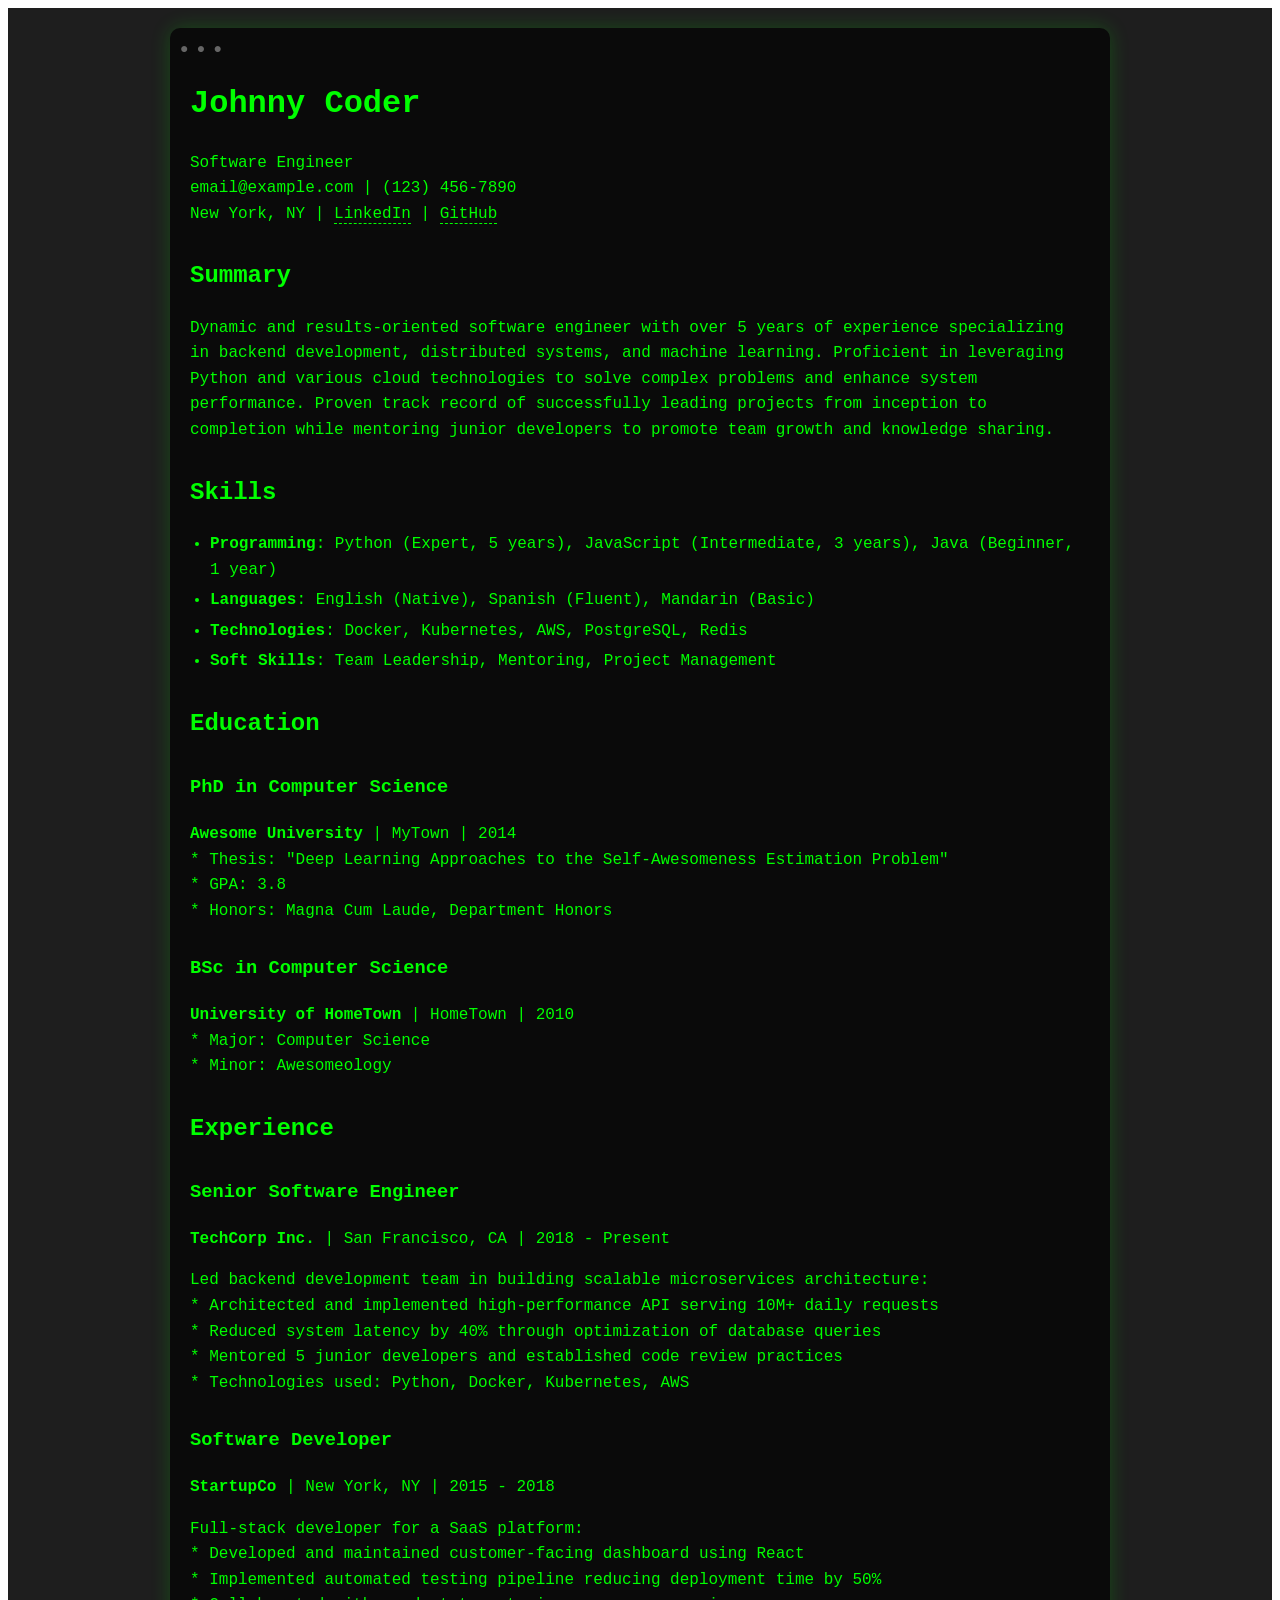
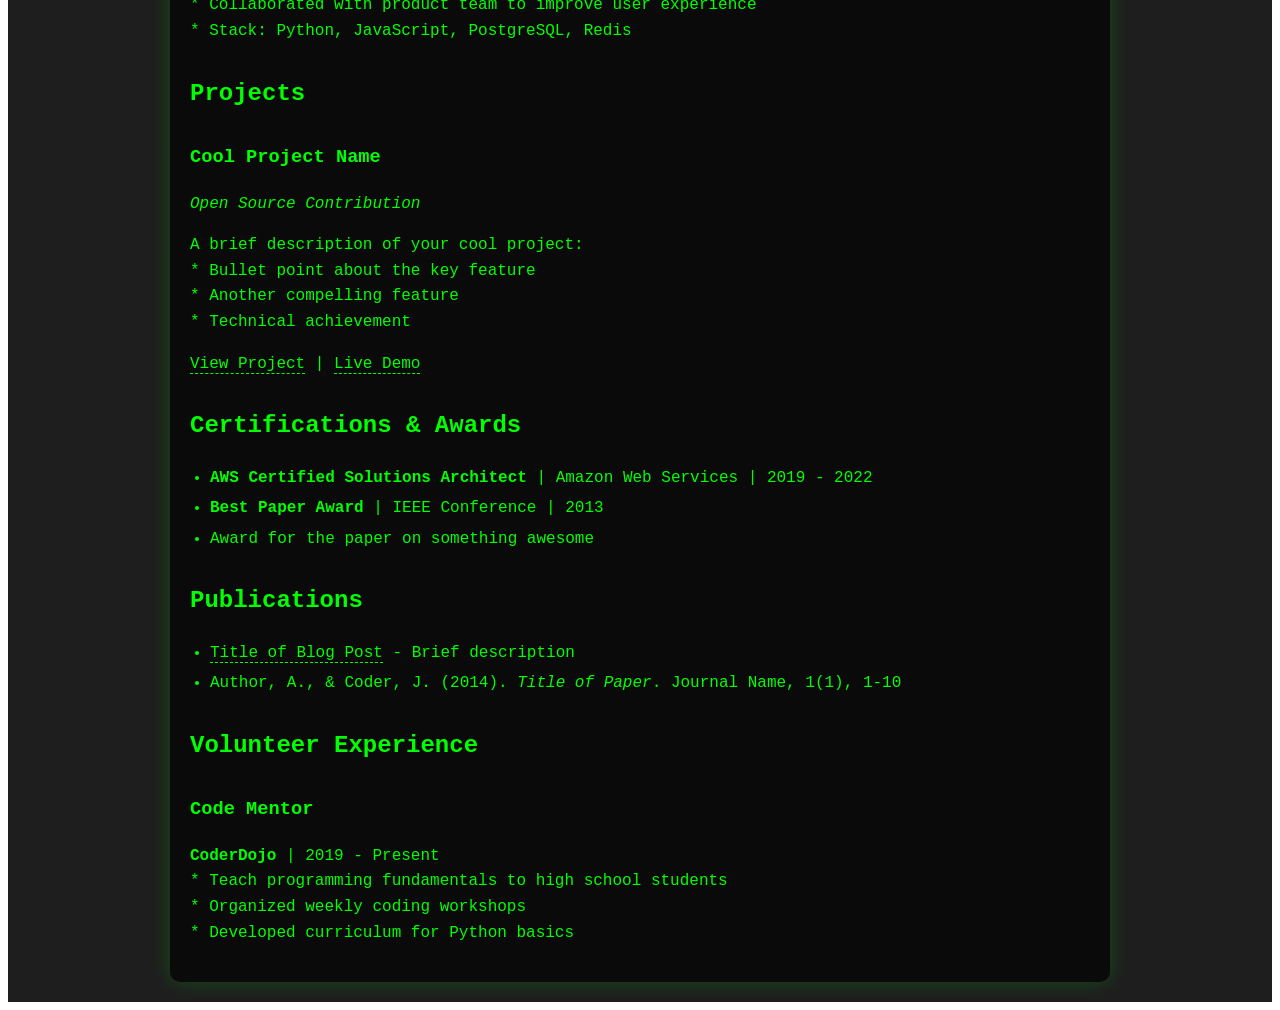
==== commit 834cf76d: "Create resume" ====
--- a/index.html
+++ b/index.html
@@ -126,78 +126,67 @@
     to { opacity: 1; }
 }</style>
 </head>
-<body><div class="rendered-content"><div class="terminal"><h1>Sydney Krier</h1>
-<h2>Contact Information</h2>
-<p><strong>Email:</strong> skk10c@my.fsu.edu<br />
-<strong>Address:</strong> 3260 Hidden Lake Dr E, Jacksonville, FL 32216<br />
-<strong>Phone:</strong> (904) 451-3844  </p>
-<hr />
+<body><div class="rendered-content"><div class="terminal"><h1>Johnny Coder</h1>
+<p>Software Engineer<br />
+email@example.com | (123) 456-7890<br />
+New York, NY | <a href="https://linkedin.com/in/johndoe">LinkedIn</a> | <a href="https://github.com/johndoe">GitHub</a>  </p>
+<h2>Summary</h2>
+<p>Dynamic and results-oriented software engineer with over 5 years of experience specializing in backend development, distributed systems, and machine learning. Proficient in leveraging Python and various cloud technologies to solve complex problems and enhance system performance. Proven track record of successfully leading projects from inception to completion while mentoring junior developers to promote team growth and knowledge sharing.</p>
+<h2>Skills</h2>
+<ul>
+<li><strong>Programming</strong>: Python (Expert, 5 years), JavaScript (Intermediate, 3 years), Java (Beginner, 1 year)</li>
+<li><strong>Languages</strong>: English (Native), Spanish (Fluent), Mandarin (Basic)</li>
+<li><strong>Technologies</strong>: Docker, Kubernetes, AWS, PostgreSQL, Redis</li>
+<li><strong>Soft Skills</strong>: Team Leadership, Mentoring, Project Management  </li>
+</ul>
 <h2>Education</h2>
-<p><strong>Florida State University</strong><br />
-- Master of Science in Finance (Current GPA: 4.00)<br />
-- Bachelor of Science in Finance and Real Estate<br />
-- Bachelor of Science in Applied Economics<br />
-- Minor in English<br />
-- Minor in Free Enterprise &amp; Ethics  </p>
-<hr />
+<h3>PhD in Computer Science</h3>
+<p><strong>Awesome University</strong> | MyTown | 2014<br />
+* Thesis: "Deep Learning Approaches to the Self-Awesomeness Estimation Problem"<br />
+* GPA: 3.8<br />
+* Honors: Magna Cum Laude, Department Honors  </p>
+<h3>BSc in Computer Science</h3>
+<p><strong>University of HomeTown</strong> | HomeTown | 2010<br />
+* Major: Computer Science<br />
+* Minor: Awesomeology  </p>
 <h2>Experience</h2>
-<h2>State Board of Administration of Florida</h2>
-<p><strong>Position:</strong> Private Equity Intern<br />
-<strong>Location:</strong> Tallahassee, FL<br />
-<strong>Dates:</strong> May 2014 - Present  </p>
+<h3>Senior Software Engineer</h3>
+<p><strong>TechCorp Inc.</strong> | San Francisco, CA | 2018 - Present</p>
+<p>Led backend development team in building scalable microservices architecture:<br />
+* Architected and implemented high-performance API serving 10M+ daily requests<br />
+* Reduced system latency by 40% through optimization of database queries<br />
+* Mentored 5 junior developers and established code review practices<br />
+* Technologies used: Python, Docker, Kubernetes, AWS  </p>
+<h3>Software Developer</h3>
+<p><strong>StartupCo</strong> | New York, NY | 2015 - 2018</p>
+<p>Full-stack developer for a SaaS platform:<br />
+* Developed and maintained customer-facing dashboard using React<br />
+* Implemented automated testing pipeline reducing deployment time by 50%<br />
+* Collaborated with product team to improve user experience<br />
+* Stack: Python, JavaScript, PostgreSQL, Redis  </p>
+<h2>Projects</h2>
+<h3>Cool Project Name</h3>
+<p><em>Open Source Contribution</em>  </p>
+<p>A brief description of your cool project:<br />
+* Bullet point about the key feature<br />
+* Another compelling feature<br />
+* Technical achievement  </p>
+<p><a href="https://github.com/username/project">View Project</a> | <a href="https://demo.project.com">Live Demo</a>  </p>
+<h2>Certifications &amp; Awards</h2>
 <ul>
-<li>Assist in due diligence analysis of new investments including buyouts, venture capital, growth equity, secondary sales, and coinvestments  </li>
-<li>Gather data and update Microsoft Excel models based on performance of private equity funds  </li>
-<li>Maintain organization of connections, presentations, and valuations of firms in portfolio  </li>
-<li>Publish FSBA Private Equity weekly update booklet tracking investment process, calendar, meeting notes, fund overviews, and deal log  </li>
+<li><strong>AWS Certified Solutions Architect</strong> | Amazon Web Services | 2019 - 2022</li>
+<li><strong>Best Paper Award</strong> | IEEE Conference | 2013  </li>
+<li>Award for the paper on something awesome</li>
 </ul>
-<h3>FSU New Student &amp; Family Programs</h3>
-<p><strong>Position:</strong> Administrative Assistant<br />
-<strong>Location:</strong> Tallahassee, FL<br />
-<strong>Dates:</strong> January 2013 - May 2014  </p>
+<h2>Publications</h2>
 <ul>
-<li>Implemented efficient check-in process for 16,000 family members and students  </li>
-<li>Managed and processed incoming payments of high volume  </li>
-<li>Coordinated across all executive departments of FSU for successful orientation presentations  </li>
-<li>Interacted with incoming students and their family members regarding transitions  </li>
+<li><a href="http://example.com/blog1">Title of Blog Post</a> - Brief description</li>
+<li>Author, A., &amp; Coder, J. (2014). <em>Title of Paper</em>. Journal Name, 1(1), 1-10  </li>
 </ul>
-<h3>FSU New Student &amp; Family Programs</h3>
-<p><strong>Position:</strong> Orientation Leader<br />
-<strong>Location:</strong> Tallahassee, FL<br />
-<strong>Dates:</strong> November 2011 - January 2013  </p>
-<ul>
-<li>Directed welcome presentations to acclimate 150 new students  </li>
-<li>Provided extensive knowledge and resources to generate a comfortable transitional environment for new students and their families  </li>
-<li>Collaborated with 36 other Orientation Leaders to meet the goals of the professional staff  </li>
-</ul>
-<hr />
-<h2>Memberships</h2>
-<ul>
-<li><strong>Urban Land Institute</strong>  </li>
-<li>Attend summits and meetings regarding how Real Estate can better communities  </li>
-<li><strong>The International Council of Shopping Centers</strong>  </li>
-<li>Student exposure to deal making events for the commercial Real Estate industry  </li>
-<li><strong>FSU Real Estate Society, Director of Women in Real Estate</strong>  </li>
-<li>Create a peer-to-peer mentorship program for professional students  </li>
-<li>Develop professional goals through presentations  </li>
-<li>Former Treasurer, organized dues and made payments for the success of the society  </li>
-<li><strong>Alpha Chi Omega, Alumnae Member</strong>  </li>
-<li>Beta Eta Chapter, Florida State University  </li>
-</ul>
-<hr />
-<h2>Licensing / Important Skills</h2>
-<ul>
-<li>ARGUS Valuation Certification  </li>
-<li>Bloomberg Certification (In Process)  </li>
-<li>Advanced Microsoft Excel  </li>
-<li>Econometrics Modeling  </li>
-</ul>
-<hr />
-<h1>Relevant Coursework</h1>
-<ul>
-<li>Real Estate Finance and Investments  </li>
-<li>Applied Econometrics in Finance  </li>
-<li>Problems in Financial Management  </li>
-<li>Perspectives on Free Enterprise  </li>
-</ul></div></div></body>
+<h2>Volunteer Experience</h2>
+<h3>Code Mentor</h3>
+<p><strong>CoderDojo</strong> | 2019 - Present<br />
+* Teach programming fundamentals to high school students<br />
+* Organized weekly coding workshops<br />
+* Developed curriculum for Python basics</p></div></div></body>
 </html>
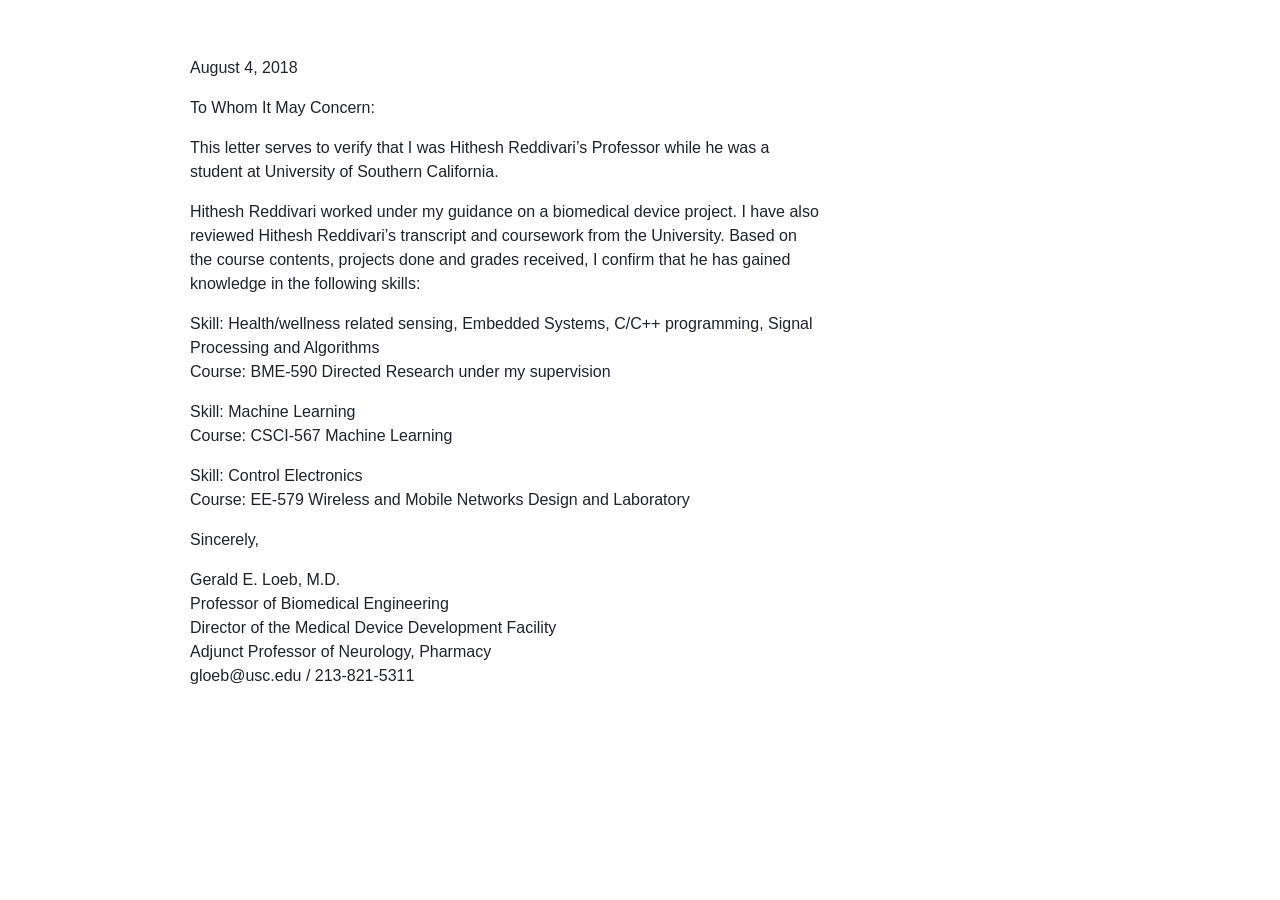
==== commit 813c555d: "Update resume" ====
--- a/index.html
+++ b/index.html
@@ -2,191 +2,179 @@
 <html>
 <head>
     <meta charset="utf-8">
-    <style>.rendered-content @import url('https://fonts.googleapis.com/css2?family=Fira+Code:wght@400;600&display=swap');
-
-body { 
-    background: #1e1e1e;
-    color: #00ff00;
-    font-family: 'Fira Code', monospace;
-    padding: 20px;
-    line-height: 1.6;
+    <style>.rendered-content /* GitHub-style markdown CSS */
+{
+    font-family: -apple-system, BlinkMacSystemFont, "Segoe UI", "Noto Sans", Helvetica, Arial, sans-serif, "Apple Color Emoji", "Segoe UI Emoji";
+    font-size: 16px;
+    line-height: 1.5;
+    word-wrap: break-word;
+    color: #1F2328;
+    background-color: #ffffff;
+    max-width: 900px;
+    margin: 0 auto;
+    padding: 32px;
 }
 
-.rendered-content {
-    background: #1e1e1e;
-    min-height: 100vh;
-    padding: 20px;
-    color: #00ff00;
-    font-family: 'Fira Code', monospace;
-    line-height: 1.6;
+.resume-layout {
+    font-size: 16px;
+    line-height: 1.5;
 }
 
-.terminal {
-    background: #0a0a0a;
-    border-radius: 10px;
-    padding: 20px;
-    box-shadow: 0 0 20px rgba(0,255,0,0.2);
-    position: relative;
-    color: #00ff00;
-    font-family: 'Fira Code', monospace;
-    line-height: 1.6;
-    margin: 0 auto;
-    max-width: 900px;
+/* Headings */
+.resume-layout h1, 
+.resume-layout h2, 
+.resume-layout h3, 
+.resume-layout h4, 
+.resume-layout h5, 
+.resume-layout h6 {
+    margin-top: 24px;
+    margin-bottom: 16px;
+    font-weight: 600;
+    line-height: 1.25;
 }
 
-.terminal::before {
-    content: '● ● ●';
-    position: absolute;
-    top: 0;
-    left: 0;
-    padding: 10px;
-    color: #666;
-    font-size: 14px;
+.resume-layout h1 {
+    padding-bottom: 0.3em;
+    font-size: 2em;
+    border-bottom: 1px solid #d0d7de;
 }
 
-.terminal h1, 
-.terminal h2, 
-.terminal h3 { 
-    color: #0f0; 
-    margin-top: 30px;
-    font-family: 'Fira Code', monospace;
+.resume-layout h2 {
+    padding-bottom: 0.3em;
+    font-size: 1.5em;
+    border-bottom: 1px solid #d0d7de;
 }
 
-.terminal p { 
-    font-family: 'Fira Code', monospace;
-    color: #00ff00;
+.resume-layout h3 {
+    font-size: 1.25em;
 }
 
-.terminal code { 
-    background: #2a2a2a;
-    color: #0f0;
-    padding: 2px 5px;
-    border-radius: 3px;
-    font-family: 'Fira Code', monospace;
+.resume-layout h4 {
+    font-size: 1em;
 }
 
-.terminal pre {
-    background: #2a2a2a;
-    padding: 15px;
-    border-radius: 5px;
-    overflow-x: auto;
-    font-family: 'Fira Code', monospace;
+/* Links */
+.resume-layout a {
+    color: #0969da;
+    text-decoration: none;
 }
 
-.terminal pre code {
-    background: transparent;
-    padding: 0;
+.resume-layout a:hover {
+    text-decoration: underline;
 }
 
-.terminal a {
-    color: #0f0;
-    text-decoration: none;
-    border-bottom: 1px dashed #0f0;
+/* Lists */
+.resume-layout ul, 
+.resume-layout ol {
+    margin-top: 0;
+    margin-bottom: 16px;
+    padding-left: 2em;
 }
 
-.terminal a:hover {
-    border-bottom-style: solid;
+.resume-layout li {
+    margin: 0.25em 0;
 }
 
-.terminal ul, 
-.terminal ol {
-    padding-left: 20px;
+/* Code */
+.resume-layout code {
+    padding: 0.2em 0.4em;
+    margin: 0;
+    font-size: 85%;
+    font-family: ui-monospace, SFMono-Regular, SF Mono, Menlo, Consolas, Liberation Mono, monospace;
+    background-color: rgba(175, 184, 193, 0.2);
+    border-radius: 6px;
 }
 
-.terminal li {
-    margin: 5px 0;
+.resume-layout pre {
+    padding: 16px;
+    overflow: auto;
+    font-size: 85%;
+    line-height: 1.45;
+    background-color: #f6f8fa;
+    border-radius: 6px;
 }
 
-.terminal blockquote {
-    border-left: 3px solid #0f0;
-    margin: 20px 0;
-    padding-left: 20px;
-    font-style: italic;
+.resume-layout pre code {
+    padding: 0;
+    margin: 0;
+    background-color: transparent;
 }
 
-.terminal table {
-    border-collapse: collapse;
-    width: 100%;
-    margin: 20px 0;
+/* Blockquotes */
+.resume-layout blockquote {
+    padding: 0 1em;
+    color: #656d76;
+    border-left: 0.25em solid #d0d7de;
+    margin: 0 0 16px 0;
 }
 
-.terminal th,
-.terminal td {
-    border: 1px solid #0f0;
-    padding: 8px;
-    text-align: left;
+/* Tables */
+.resume-layout table {
+    border-spacing: 0;
+    border-collapse: collapse;
+    margin: 16px 0;
+    width: 100%;
 }
 
-.terminal th {
-    background: #2a2a2a;
+.resume-layout table th, 
+.resume-layout table td {
+    padding: 6px 13px;
+    border: 1px solid #d0d7de;
 }
 
-@keyframes typing {
-    from { opacity: 0; }
-    to { opacity: 1; }
+.resume-layout table th {
+    font-weight: 600;
+    background-color: #f6f8fa;
+}
+
+.resume-layout table tr:nth-child(2n) {
+    background-color: #f6f8fa;
+}
+
+/* Horizontal Rule */
+.resume-layout hr {
+    height: 0.25em;
+    padding: 0;
+    margin: 24px 0;
+    background-color: #d0d7de;
+    border: 0;
+}
+
+/* Images */
+.resume-layout img {
+    max-width: 100%;
+    box-sizing: border-box;
+}
+
+/* Task Lists */
+.resume-layout .task-list-item {
+    list-style-type: none;
+}
+
+.resume-layout .task-list-item input {
+    margin: 0 0.2em 0.25em -1.6em;
+    vertical-align: middle;
 }</style>
 </head>
-<body><div class="rendered-content"><div class="terminal"><h1>Johnny Coder</h1>
-<p>Software Engineer<br />
-email@example.com | (123) 456-7890<br />
-New York, NY | <a href="https://linkedin.com/in/johndoe">LinkedIn</a> | <a href="https://github.com/johndoe">GitHub</a>  </p>
-<h2>Summary</h2>
-<p>Dynamic and results-oriented software engineer with over 5 years of experience specializing in backend development, distributed systems, and machine learning. Proficient in leveraging Python and various cloud technologies to solve complex problems and enhance system performance. Proven track record of successfully leading projects from inception to completion while mentoring junior developers to promote team growth and knowledge sharing.</p>
-<h2>Skills</h2>
-<ul>
-<li><strong>Programming</strong>: Python (Expert, 5 years), JavaScript (Intermediate, 3 years), Java (Beginner, 1 year)</li>
-<li><strong>Languages</strong>: English (Native), Spanish (Fluent), Mandarin (Basic)</li>
-<li><strong>Technologies</strong>: Docker, Kubernetes, AWS, PostgreSQL, Redis</li>
-<li><strong>Soft Skills</strong>: Team Leadership, Mentoring, Project Management  </li>
-</ul>
-<h2>Education</h2>
-<h3>PhD in Computer Science</h3>
-<p><strong>Awesome University</strong> | MyTown | 2014<br />
-* Thesis: "Deep Learning Approaches to the Self-Awesomeness Estimation Problem"<br />
-* GPA: 3.8<br />
-* Honors: Magna Cum Laude, Department Honors  </p>
-<h3>BSc in Computer Science</h3>
-<p><strong>University of HomeTown</strong> | HomeTown | 2010<br />
-* Major: Computer Science<br />
-* Minor: Awesomeology  </p>
-<h2>Experience</h2>
-<h3>Senior Software Engineer</h3>
-<p><strong>TechCorp Inc.</strong> | San Francisco, CA | 2018 - Present</p>
-<p>Led backend development team in building scalable microservices architecture:<br />
-* Architected and implemented high-performance API serving 10M+ daily requests<br />
-* Reduced system latency by 40% through optimization of database queries<br />
-* Mentored 5 junior developers and established code review practices<br />
-* Technologies used: Python, Docker, Kubernetes, AWS  </p>
-<h3>Software Developer</h3>
-<p><strong>StartupCo</strong> | New York, NY | 2015 - 2018</p>
-<p>Full-stack developer for a SaaS platform:<br />
-* Developed and maintained customer-facing dashboard using React<br />
-* Implemented automated testing pipeline reducing deployment time by 50%<br />
-* Collaborated with product team to improve user experience<br />
-* Stack: Python, JavaScript, PostgreSQL, Redis  </p>
-<h2>Projects</h2>
-<h3>Cool Project Name</h3>
-<p><em>Open Source Contribution</em>  </p>
-<p>A brief description of your cool project:<br />
-* Bullet point about the key feature<br />
-* Another compelling feature<br />
-* Technical achievement  </p>
-<p><a href="https://github.com/username/project">View Project</a> | <a href="https://demo.project.com">Live Demo</a>  </p>
-<h2>Certifications &amp; Awards</h2>
-<ul>
-<li><strong>AWS Certified Solutions Architect</strong> | Amazon Web Services | 2019 - 2022</li>
-<li><strong>Best Paper Award</strong> | IEEE Conference | 2013  </li>
-<li>Award for the paper on something awesome</li>
-</ul>
-<h2>Publications</h2>
-<ul>
-<li><a href="http://example.com/blog1">Title of Blog Post</a> - Brief description</li>
-<li>Author, A., &amp; Coder, J. (2014). <em>Title of Paper</em>. Journal Name, 1(1), 1-10  </li>
-</ul>
-<h2>Volunteer Experience</h2>
-<h3>Code Mentor</h3>
-<p><strong>CoderDojo</strong> | 2019 - Present<br />
-* Teach programming fundamentals to high school students<br />
-* Organized weekly coding workshops<br />
-* Developed curriculum for Python basics</p></div></div></body>
+<body><div class="rendered-content"><div class="resume-layout"><p>August 4, 2018</p>
+<p>To Whom It May Concern:</p>
+<p>This letter serves to verify that I was Hithesh Reddivari’s Professor while he was a<br />
+student at University of Southern California.</p>
+<p>Hithesh Reddivari worked under my guidance on a biomedical device project. I have also<br />
+reviewed Hithesh Reddivari’s transcript and coursework from the University. Based on<br />
+the course contents, projects done and grades received, I confirm that he has gained<br />
+knowledge in the following skills:</p>
+<p>Skill: Health/wellness related sensing, Embedded Systems, C/C++ programming, Signal<br />
+Processing and Algorithms<br />
+Course: BME-590 Directed Research under my supervision</p>
+<p>Skill: Machine Learning<br />
+Course: CSCI-567 Machine Learning</p>
+<p>Skill: Control Electronics<br />
+Course: EE-579 Wireless and Mobile Networks Design and Laboratory</p>
+<p>Sincerely,</p>
+<p>Gerald E. Loeb, M.D.<br />
+Professor of Biomedical Engineering<br />
+Director of the Medical Device Development Facility<br />
+Adjunct Professor of Neurology, Pharmacy<br />
+gloeb@usc.edu / 213-821-5311</p></div></div></body>
 </html>
